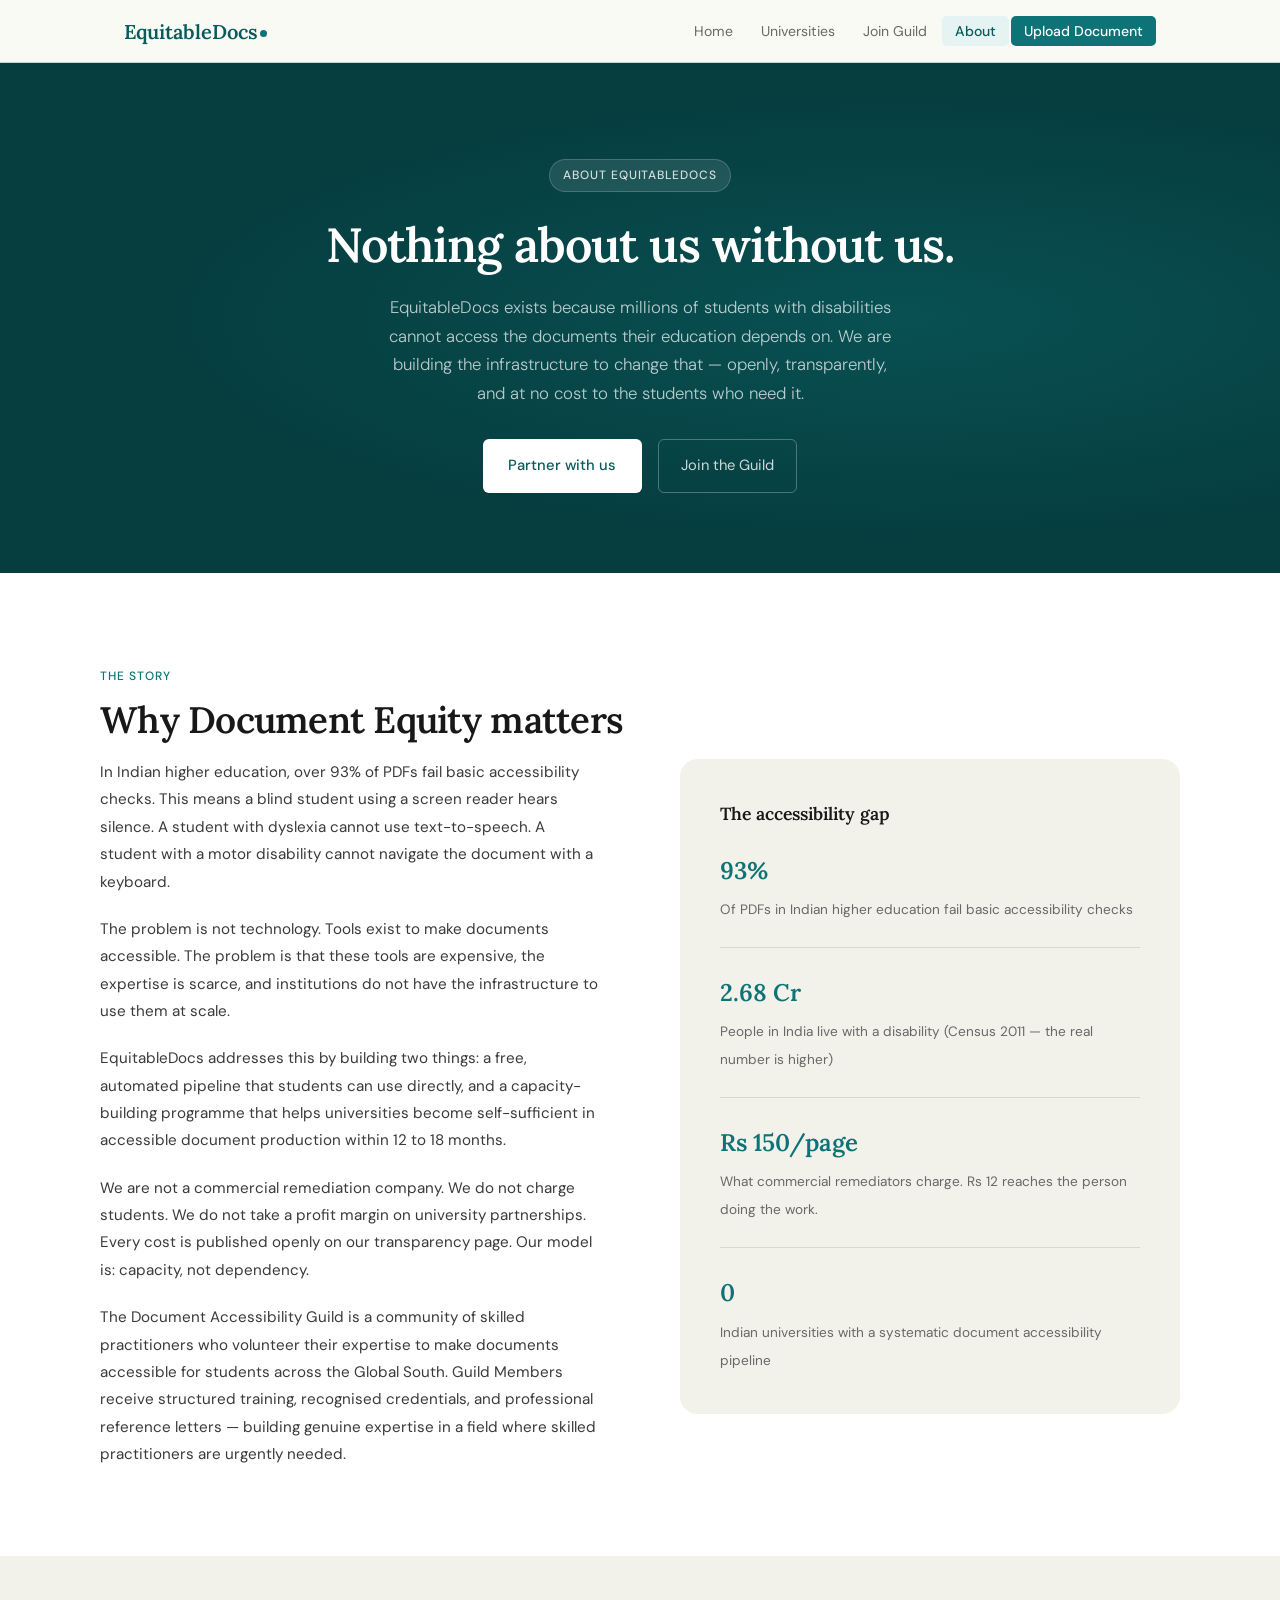
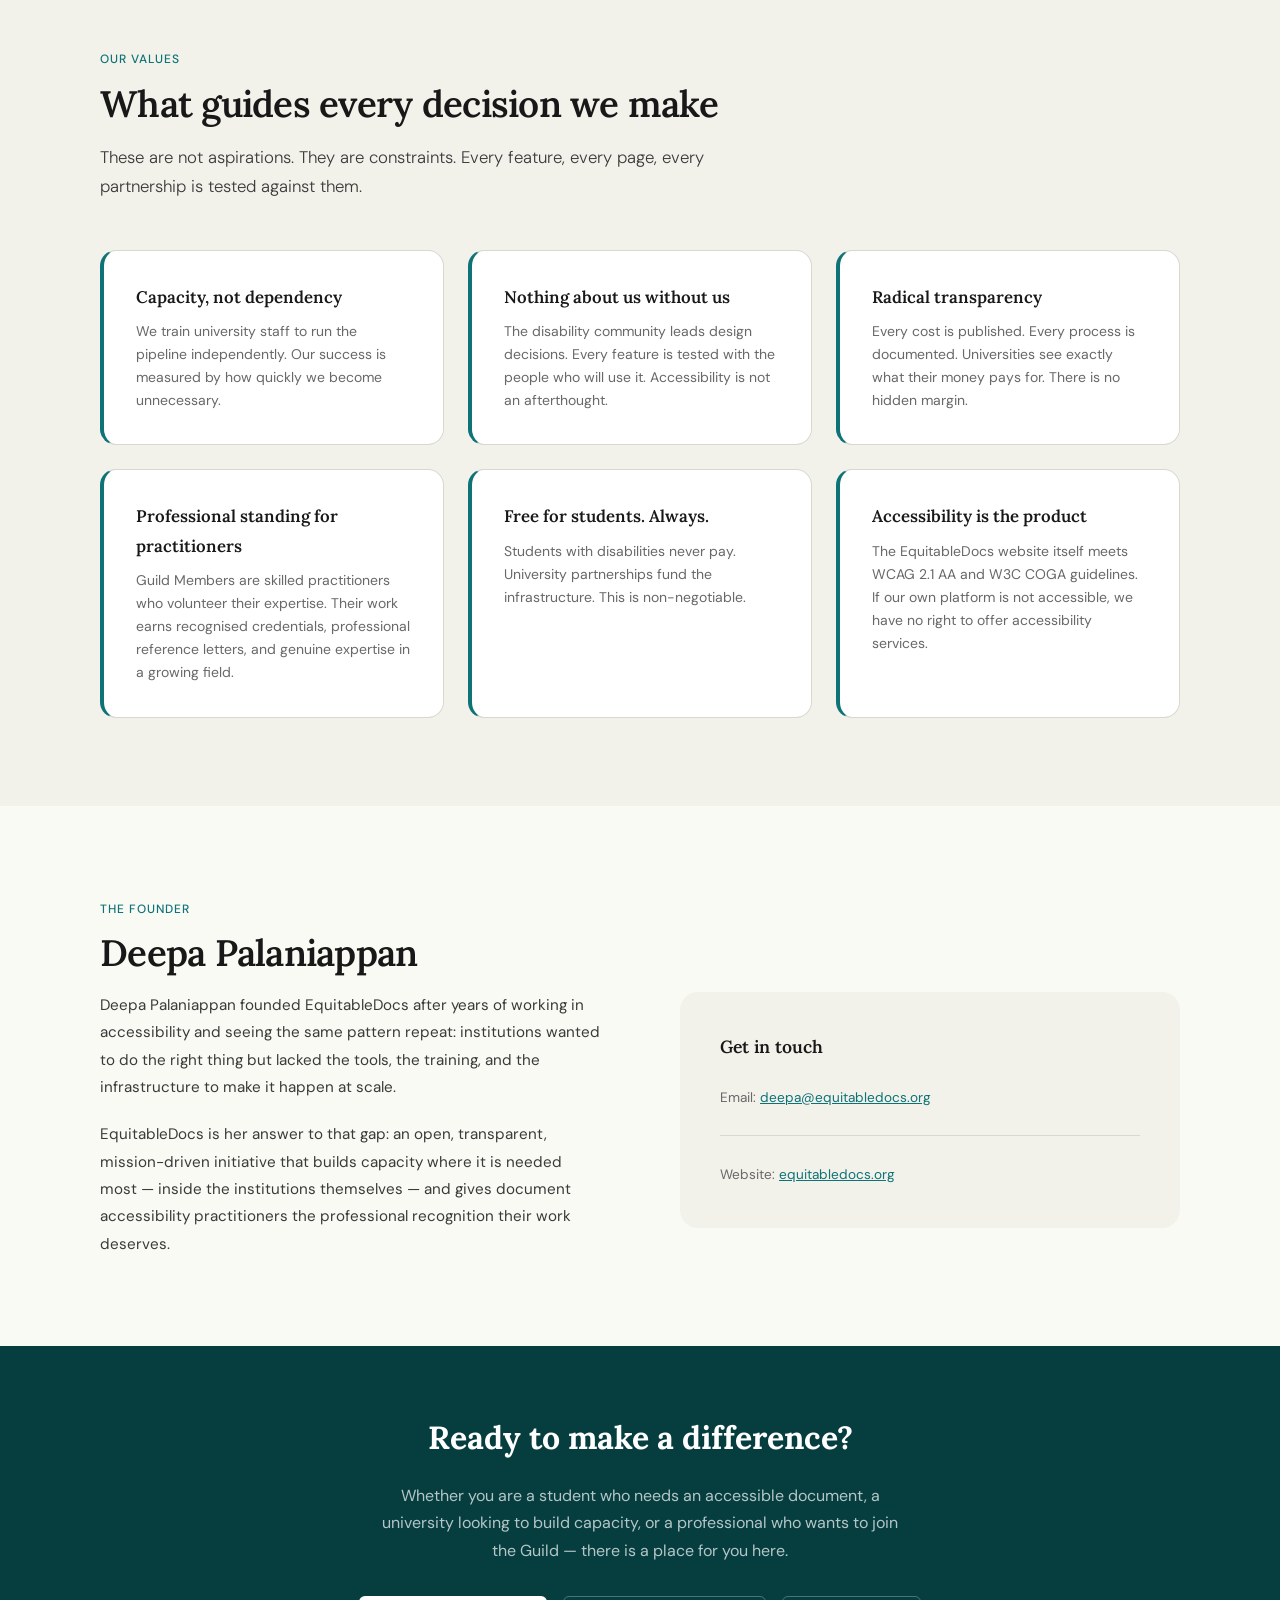
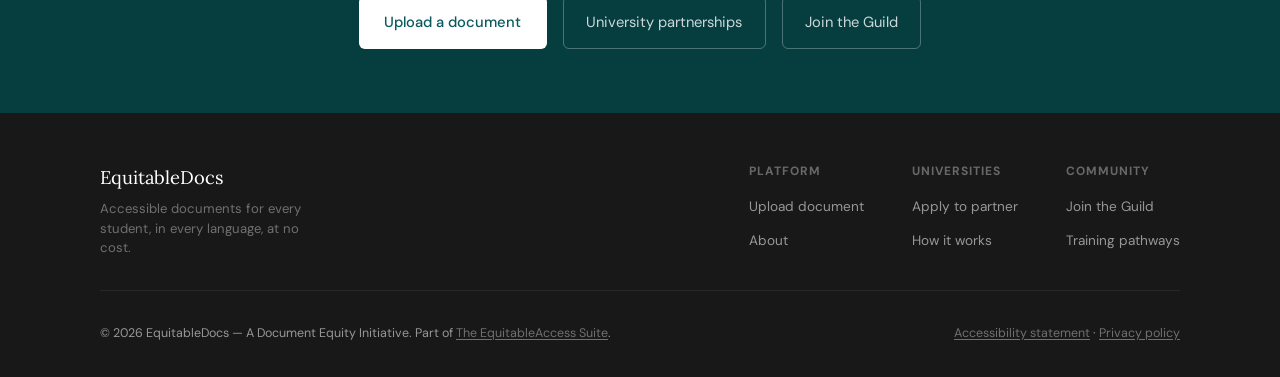
==== about.html @ f9575f59 "Remove all references to paid work, revenue sharing, placement, and fees from Guild descriptions" ====
<!DOCTYPE html>
<html lang="en">
<head>
<meta charset="UTF-8">
<meta name="viewport" content="width=device-width, initial-scale=1.0">
<meta name="description" content="EquitableDocs is a Document Equity initiative making academic documents accessible for students with disabilities across India and beyond. Learn about our mission and the accessibility gap in higher education.">
<title>About — EquitableDocs</title>
<link rel="preconnect" href="https://fonts.googleapis.com">
<link rel="preconnect" href="https://fonts.gstatic.com" crossorigin>
<link href="https://fonts.googleapis.com/css2?family=Lora:ital,wght@0,400;0,600;1,400&family=DM+Sans:opsz,wght@9..40,300;9..40,400;9..40,500&display=swap" rel="stylesheet">
<link rel="stylesheet" href="styles.css">
<style>
/* ── About page-specific styles ── */
.about-hero .hero-in { max-width:720px; text-align:center; }
.about-hero .hero-sub { margin-left:auto; margin-right:auto; }
.about-hero .hero-actions { justify-content:center; }

.story-sec { background:#fff; }
.story-layout { display:grid; grid-template-columns:1fr 1fr; gap:5rem; align-items:start; }
@media(max-width:760px){ .story-layout { grid-template-columns:1fr; gap:2.5rem; } }
.story-text p { font-size:.95rem; color:var(--ink-mid); line-height:1.8; margin-bottom:1.25rem; }
.story-text p:last-child { margin-bottom:0; }

.story-sidebar { background:var(--cream-2); border-radius:18px; padding:2.5rem; }
.story-sidebar h3 { font-family:var(--serif); font-size:1.1rem; font-weight:600; color:var(--ink); margin-bottom:1.25rem; }
.story-stat { margin-bottom:1.5rem; padding-bottom:1.5rem; border-bottom:1px solid var(--border); }
.story-stat:last-child { margin-bottom:0; padding-bottom:0; border-bottom:none; }
.story-stat-num { font-family:var(--serif); font-size:1.5rem; font-weight:600; color:var(--teal); display:block; margin-bottom:.2rem; }
.story-stat-label { font-size:.85rem; color:var(--ink-muted); line-height:1.5; }

.values-grid { display:grid; grid-template-columns:repeat(auto-fit, minmax(280px,1fr)); gap:1.5rem; }
.value-card { background:#fff; border:1px solid var(--border); border-radius:16px; padding:2rem; border-left:4px solid var(--teal); }
.value-card h3 { font-family:var(--serif); font-size:1.05rem; font-weight:600; color:var(--ink); margin-bottom:.5rem; }
.value-card p { font-size:.875rem; color:var(--ink-muted); line-height:1.65; }

.cta-banner { background:var(--teal-deep); padding:4rem 1.5rem; text-align:center; }
.cta-banner h2 { font-family:var(--serif); font-size:clamp(1.4rem,3vw,2rem); color:#fff; margin-bottom:1rem; }
.cta-banner p { font-size:1rem; color:rgba(255,255,255,.7); max-width:520px; margin:0 auto 2rem; line-height:1.7; }
.cta-actions { display:flex; gap:1rem; justify-content:center; flex-wrap:wrap; }
</style>
</head>
<body>

<a href="#main-content" class="skip">Skip to main content</a>

<!-- Nav -->
<nav class="nav" aria-label="Main navigation">
  <div class="nav-in">
    <a href="index.html" class="nav-logo">EquitableDocs<span class="nav-dot" aria-hidden="true"></span></a>
    <button class="nav-toggle" aria-expanded="false" aria-controls="nav-menu" aria-label="Open menu">
      <svg aria-hidden="true" viewBox="0 0 24 24" fill="none" stroke="currentColor" stroke-width="2"><path d="M3 12h18M3 6h18M3 18h18"/></svg>
    </button>
    <ul class="nav-links" id="nav-menu" role="list">
      <li><a href="index.html">Home</a></li>
      <li><a href="universities.html">Universities</a></li>
      <li><a href="guild.html">Join Guild</a></li>
      <li><a href="about.html" aria-current="page">About</a></li>
      <li><a href="upload.html" class="nav-cta">Upload Document</a></li>
    </ul>
  </div>
</nav>

<main id="main-content">

<!-- ══ HERO ══ -->
<section class="hero about-hero" aria-labelledby="hero-h">
  <div class="hero-in">
    <span class="hero-eyebrow">About EquitableDocs</span>
    <h1 id="hero-h">Nothing about us without us.</h1>
    <p class="hero-sub">EquitableDocs exists because millions of students with disabilities cannot access the documents their education depends on. We are building the infrastructure to change that — openly, transparently, and at no cost to the students who need it.</p>
    <div class="hero-actions">
      <a href="universities.html" class="btn-white">Partner with us</a>
      <a href="guild.html" class="btn-outline-w">Join the Guild</a>
    </div>
  </div>
</section>

<!-- ══ THE STORY ══ -->
<section class="sec story-sec" aria-labelledby="story-h">
  <div class="sec-in">
    <span class="eyebrow" aria-hidden="true">The story</span>
    <h2 class="sec-title" id="story-h">Why Document Equity matters</h2>

    <div class="story-layout">
      <div class="story-text">
        <p>In Indian higher education, over 93% of PDFs fail basic accessibility checks. This means a blind student using a screen reader hears silence. A student with dyslexia cannot use text-to-speech. A student with a motor disability cannot navigate the document with a keyboard.</p>
        <p>The problem is not technology. Tools exist to make documents accessible. The problem is that these tools are expensive, the expertise is scarce, and institutions do not have the infrastructure to use them at scale.</p>
        <p>EquitableDocs addresses this by building two things: a free, automated pipeline that students can use directly, and a capacity-building programme that helps universities become self-sufficient in accessible document production within 12 to 18 months.</p>
        <p>We are not a commercial remediation company. We do not charge students. We do not take a profit margin on university partnerships. Every cost is published openly on our transparency page. Our model is: capacity, not dependency.</p>
        <p>The Document Accessibility Guild is a community of skilled practitioners who volunteer their expertise to make documents accessible for students across the Global South. Guild Members receive structured training, recognised credentials, and professional reference letters — building genuine expertise in a field where skilled practitioners are urgently needed.</p>
      </div>
      <aside class="story-sidebar" aria-label="The accessibility gap in numbers">
        <h3>The accessibility gap</h3>
        <div class="story-stat">
          <span class="story-stat-num">93%</span>
          <span class="story-stat-label">Of PDFs in Indian higher education fail basic accessibility checks</span>
        </div>
        <div class="story-stat">
          <span class="story-stat-num">2.68 Cr</span>
          <span class="story-stat-label">People in India live with a disability (Census 2011 — the real number is higher)</span>
        </div>
        <div class="story-stat">
          <span class="story-stat-num">Rs 150/page</span>
          <span class="story-stat-label">What commercial remediators charge. Rs 12 reaches the person doing the work.</span>
        </div>
        <div class="story-stat">
          <span class="story-stat-num">0</span>
          <span class="story-stat-label">Indian universities with a systematic document accessibility pipeline</span>
        </div>
      </aside>
    </div>
  </div>
</section>

<!-- ══ OUR VALUES ══ -->
<section class="sec" style="background:var(--cream-2);" aria-labelledby="values-h">
  <div class="sec-in">
    <span class="eyebrow" aria-hidden="true">Our values</span>
    <h2 class="sec-title" id="values-h">What guides every decision we make</h2>
    <p class="sec-lead">These are not aspirations. They are constraints. Every feature, every page, every partnership is tested against them.</p>

    <div class="values-grid" role="list">
      <article class="value-card" role="listitem">
        <h3>Capacity, not dependency</h3>
        <p>We train university staff to run the pipeline independently. Our success is measured by how quickly we become unnecessary.</p>
      </article>
      <article class="value-card" role="listitem">
        <h3>Nothing about us without us</h3>
        <p>The disability community leads design decisions. Every feature is tested with the people who will use it. Accessibility is not an afterthought.</p>
      </article>
      <article class="value-card" role="listitem">
        <h3>Radical transparency</h3>
        <p>Every cost is published. Every process is documented. Universities see exactly what their money pays for. There is no hidden margin.</p>
      </article>
      <article class="value-card" role="listitem">
        <h3>Professional standing for practitioners</h3>
        <p>Guild Members are skilled practitioners who volunteer their expertise. Their work earns recognised credentials, professional reference letters, and genuine expertise in a growing field.</p>
      </article>
      <article class="value-card" role="listitem">
        <h3>Free for students. Always.</h3>
        <p>Students with disabilities never pay. University partnerships fund the infrastructure. This is non-negotiable.</p>
      </article>
      <article class="value-card" role="listitem">
        <h3>Accessibility is the product</h3>
        <p>The EquitableDocs website itself meets WCAG 2.1 AA and W3C COGA guidelines. If our own platform is not accessible, we have no right to offer accessibility services.</p>
      </article>
    </div>
  </div>
</section>

<!-- ══ ABOUT DEEPA ══ -->
<section class="sec" aria-labelledby="founder-h">
  <div class="sec-in">
    <span class="eyebrow" aria-hidden="true">The founder</span>
    <h2 class="sec-title" id="founder-h">Deepa Palaniappan</h2>
    <div class="story-layout">
      <div class="story-text">
        <p>Deepa Palaniappan founded EquitableDocs after years of working in accessibility and seeing the same pattern repeat: institutions wanted to do the right thing but lacked the tools, the training, and the infrastructure to make it happen at scale.</p>
        <p>EquitableDocs is her answer to that gap: an open, transparent, mission-driven initiative that builds capacity where it is needed most — inside the institutions themselves — and gives document accessibility practitioners the professional recognition their work deserves.</p>
      </div>
      <div>
        <!-- Contact info -->
        <div class="story-sidebar">
          <h3>Get in touch</h3>
          <div class="story-stat">
            <span class="story-stat-label">Email: <a href="mailto:deepa@equitabledocs.org" style="color:var(--teal);">deepa@equitabledocs.org</a></span>
          </div>
          <div class="story-stat">
            <span class="story-stat-label">Website: <a href="https://equitabledocs.org" style="color:var(--teal);">equitabledocs.org</a></span>
          </div>
        </div>
      </div>
    </div>
  </div>
</section>

<!-- ══ CTA BANNER ══ -->
<section class="cta-banner" aria-labelledby="cta-h">
  <h2 id="cta-h">Ready to make a difference?</h2>
  <p>Whether you are a student who needs an accessible document, a university looking to build capacity, or a professional who wants to join the Guild — there is a place for you here.</p>
  <div class="cta-actions">
    <a href="upload.html" class="btn-white">Upload a document</a>
    <a href="universities.html" class="btn-outline-w">University partnerships</a>
    <a href="guild.html" class="btn-outline-w">Join the Guild</a>
  </div>
</section>

</main>

<!-- Footer -->
<footer class="footer" role="contentinfo">
  <div class="footer-in">
    <div class="footer-top">
      <div>
        <p class="footer-brand">EquitableDocs</p>
        <p class="footer-tag">Accessible documents for every student, in every language, at no cost.</p>
      </div>
      <nav class="footer-cols" aria-label="Footer navigation">
        <div class="footer-col">
          <h3>Platform</h3>
          <ul>
            <li><a href="upload.html">Upload document</a></li>
            <li><a href="about.html">About</a></li>
          </ul>
        </div>
        <div class="footer-col">
          <h3>Universities</h3>
          <ul>
            <li><a href="universities.html#apply">Apply to partner</a></li>
            <li><a href="universities.html#pipeline">How it works</a></li>
          </ul>
        </div>
        <div class="footer-col">
          <h3>Community</h3>
          <ul>
            <li><a href="guild.html">Join the Guild</a></li>
            <li><a href="training.html">Training pathways</a></li>
          </ul>
        </div>
      </nav>
    </div>
    <div class="footer-bottom">
      <p>&copy; 2026 EquitableDocs &mdash; A Document Equity Initiative. Part of <a href="index.html">The EquitableAccess Suite</a>.</p>
      <p><a href="accessibility.html">Accessibility statement</a> &middot; <a href="privacy.html">Privacy policy</a></p>
    </div>
  </div>
</footer>

<script>
(function() {
  var toggle = document.querySelector('.nav-toggle');
  var menu = document.getElementById('nav-menu');
  if (!toggle || !menu) return;
  toggle.addEventListener('click', function() {
    var open = menu.classList.toggle('open');
    toggle.setAttribute('aria-expanded', open);
  });
})();
</script>
</body>
</html>
---- styles.css ----
/* EquitableDocs — Shared Design System
   Accessible documents for every student, in every language, at no cost.
   WCAG 2.1 AA + COGA compliant. No frameworks. */

/* ── Reset ── */
*,*::before,*::after{box-sizing:border-box;margin:0;padding:0}

/* ── Design Tokens ── */
:root {
  --teal:       #0D7377;
  --teal-dark:  #095A5D;
  --teal-deep:  #063E40;
  --teal-light: #E6F3F3;
  --teal-mid:   #B8D9DA;
  --cream:      #FAFAF5;
  --cream-2:    #F2F1EA;
  --ink:        #181818;
  --ink-mid:    #3A3A3A;
  --ink-muted:  #686868;
  --amber:      #B45309;
  --amber-bg:   #FFFBEB;
  --border:     #D8D8D0;
  --red-soft:   #FEF2F2;
  --violet:     #7C3AED;
  --violet-bg:  #F5F0FF;
  --violet-mid: #E9D5FF;
  --serif:      'Lora', Georgia, serif;
  --sans:       'DM Sans', system-ui, sans-serif;
  --max:        1080px;
  --gap:        5.5rem;
}

/* ── Base ── */
html { scroll-behavior: smooth; }
body { font-family: var(--sans); font-size: 1rem; line-height: 1.75; color: var(--ink); background: var(--cream); -webkit-font-smoothing: antialiased; }

:focus-visible { outline: 3px solid var(--teal); outline-offset: 3px; border-radius: 4px; }

/* ── Accessibility utilities ── */
.skip { position:absolute; top:-100px; left:1rem; background:var(--teal); color:#fff; padding:.75rem 1.25rem; border-radius:6px; font-weight:500; text-decoration:none; z-index:9999; transition:top .2s; }
.skip:focus { top:1rem; }

.sr-only { position:absolute; width:1px; height:1px; padding:0; margin:-1px; overflow:hidden; clip:rect(0,0,0,0); white-space:nowrap; border:0; }

/* ── Nav ── */
.nav { position:sticky; top:0; z-index:100; background:rgba(250,250,245,.96); border-bottom:1px solid var(--teal-mid); backdrop-filter:blur(6px); }
.nav-in { max-width:var(--max); margin:0 auto; padding:0 1.5rem; height:62px; display:flex; align-items:center; justify-content:space-between; gap:2rem; }
.nav-logo { font-family:var(--serif); font-size:1.25rem; font-weight:600; color:var(--teal-dark); text-decoration:none; }
.nav-dot { display:inline-block; width:7px; height:7px; background:var(--teal); border-radius:50%; margin-left:2px; vertical-align:middle; }
.nav-links { display:flex; gap:.15rem; list-style:none; }
.nav-links a { color:var(--ink-muted); text-decoration:none; font-size:.88rem; padding:.4rem .8rem; border-radius:5px; transition:background .15s,color .15s; }
.nav-links a:hover { background:var(--teal-light); color:var(--teal-dark); }
.nav-links a[aria-current=page] { background:var(--teal-light); color:var(--teal-dark); font-weight:500; }
.nav-cta { background:var(--teal) !important; color:#fff !important; font-weight:500 !important; }
.nav-cta:hover { background:var(--teal-dark) !important; }

/* ── Mobile nav toggle ── */
.nav-toggle { display:none; background:none; border:none; cursor:pointer; padding:.5rem; color:var(--ink); }
.nav-toggle svg { width:24px; height:24px; }

/* ── Hero (shared base) ── */
.hero { background:var(--teal-deep); padding:6rem 1.5rem 5rem; position:relative; overflow:hidden; }
.hero::after { content:''; position:absolute; inset:0; background:radial-gradient(ellipse 80% 60% at 70% 50%, rgba(13,115,119,.35) 0%, transparent 70%); pointer-events:none; }
.hero-in { max-width:var(--max); margin:0 auto; position:relative; z-index:1; }
.hero-eyebrow { display:inline-block; background:rgba(255,255,255,.1); border:1px solid rgba(255,255,255,.18); color:rgba(255,255,255,.8); font-size:.75rem; font-weight:500; letter-spacing:.08em; text-transform:uppercase; padding:.3rem .8rem; border-radius:100px; margin-bottom:1.5rem; }
.hero h1 { font-family:var(--serif); font-size:clamp(1.9rem,4vw,3rem); font-weight:600; line-height:1.2; color:#fff; letter-spacing:-.02em; margin-bottom:1.25rem; }
.hero h1 em { font-style:italic; color:var(--teal-mid); }
.hero-sub { font-size:1.05rem; color:rgba(255,255,255,.72); max-width:520px; font-weight:300; line-height:1.7; margin-bottom:2rem; }
.hero-actions { display:flex; gap:1rem; flex-wrap:wrap; }

/* ── Buttons ── */
.btn-white { display:inline-flex; align-items:center; gap:.5rem; background:#fff; color:var(--teal-dark); font-family:var(--sans); font-size:.92rem; font-weight:500; padding:.8rem 1.6rem; border-radius:6px; text-decoration:none; border:none; cursor:pointer; transition:background .15s,transform .1s; }
.btn-white:hover { background:var(--cream); transform:translateY(-1px); }
.btn-outline-w { display:inline-flex; align-items:center; gap:.5rem; background:transparent; color:rgba(255,255,255,.8); font-family:var(--sans); font-size:.92rem; padding:.8rem 1.4rem; border-radius:6px; text-decoration:none; border:1px solid rgba(255,255,255,.28); transition:background .15s; }
.btn-outline-w:hover { background:rgba(255,255,255,.08); }
.btn-teal { display:inline-flex; align-items:center; gap:.5rem; background:var(--teal); color:#fff; font-family:var(--sans); font-size:.92rem; font-weight:500; padding:.8rem 1.6rem; border-radius:6px; text-decoration:none; border:none; cursor:pointer; transition:background .15s,transform .1s; }
.btn-teal:hover { background:var(--teal-dark); transform:translateY(-1px); }
.btn-outline { display:inline-flex; align-items:center; gap:.5rem; background:transparent; color:var(--teal); font-family:var(--sans); font-size:.92rem; font-weight:500; padding:.8rem 1.4rem; border-radius:6px; text-decoration:none; border:1.5px solid var(--teal); transition:background .15s,color .15s; }
.btn-outline:hover { background:var(--teal); color:#fff; }

/* ── Hero stat cards ── */
.hero-cards { display:grid; grid-template-columns:1fr 1fr; gap:.85rem; }
.hero-card { background:rgba(255,255,255,.07); border:1px solid rgba(255,255,255,.12); border-radius:14px; padding:1.1rem 1.25rem; }
.hero-card-num { font-family:var(--serif); font-size:1.6rem; font-weight:600; color:#fff; display:block; }
.hero-card-label { font-size:.78rem; color:rgba(255,255,255,.55); display:block; line-height:1.4; margin-top:.15rem; }
.hero-card.accent { background:rgba(13,115,119,.4); border-color:rgba(13,195,199,.2); }

/* ── Section base ── */
.sec { padding:var(--gap) 1.5rem; }
.sec-in { max-width:var(--max); margin:0 auto; }
.eyebrow { display:inline-block; color:var(--teal); font-size:.75rem; font-weight:500; letter-spacing:.08em; text-transform:uppercase; margin-bottom:.65rem; }
.sec-title { font-family:var(--serif); font-size:clamp(1.6rem,3vw,2.3rem); font-weight:600; color:var(--ink); line-height:1.25; letter-spacing:-.02em; margin-bottom:1rem; }
.sec-lead { font-size:1.05rem; color:var(--ink-mid); max-width:640px; line-height:1.75; margin-bottom:3rem; font-weight:300; }

/* ── Cards (generic) ── */
.card { background:#fff; border:1px solid var(--border); border-radius:16px; padding:2rem; }
.card-teal { border-top:3px solid var(--teal); }

/* ── Form fields (shared) ── */
.form-card { background:var(--cream); border:1px solid var(--border); border-radius:18px; padding:2.25rem; }
.form-section-title { font-weight:500; color:var(--ink); font-size:.85rem; text-transform:uppercase; letter-spacing:.06em; margin-bottom:1.25rem; padding-bottom:.6rem; border-bottom:1px solid var(--border); }
.fg { display:flex; flex-direction:column; gap:.35rem; margin-bottom:1.1rem; }
.fg-label { font-size:.85rem; font-weight:500; color:var(--ink-mid); }
.fg-label .req { color:var(--teal); margin-left:2px; }
.fg-input, .fg-select, .fg-textarea {
  background:#fff; border:1px solid var(--border); border-radius:8px; color:var(--ink);
  font-family:var(--sans); font-size:.92rem; padding:.7rem .95rem; width:100%;
  transition:border-color .15s,box-shadow .15s; -webkit-appearance:none; appearance:none;
}
.fg-input:focus, .fg-select:focus, .fg-textarea:focus { outline:none; border-color:var(--teal); box-shadow:0 0 0 3px rgba(13,115,119,.12); }
.fg-textarea { resize:vertical; min-height:90px; }
.fg-hint { font-size:.77rem; color:var(--ink-muted); }
.form-two { display:grid; grid-template-columns:1fr 1fr; gap:1rem; }

/* Radio/checkbox groups */
.choice-group { display:flex; flex-direction:column; gap:.55rem; margin-bottom:1.25rem; }
.choice-group-label { font-size:.82rem; font-weight:500; color:var(--ink-mid); text-transform:uppercase; letter-spacing:.05em; margin-bottom:.2rem; }
.choice-opt { display:flex; gap:.6rem; align-items:flex-start; cursor:pointer; }
.choice-opt input { margin-top:3px; accent-color:var(--teal); width:16px; height:16px; cursor:pointer; flex-shrink:0; }
.choice-opt-text { font-size:.88rem; color:var(--ink-mid); line-height:1.5; }
.choice-opt-desc { font-size:.78rem; color:var(--ink-muted); margin-top:.1rem; }
.choice-opt.violet-opt input { accent-color:var(--violet); }

/* Format chips */
.format-chips { display:flex; flex-wrap:wrap; gap:.5rem; }
.format-chip input { position:absolute; opacity:0; width:0; height:0; }
.format-chip label { display:inline-block; padding:.35rem .9rem; border-radius:100px; border:1.5px solid var(--border); font-size:.82rem; color:var(--ink-muted); cursor:pointer; transition:all .15s; user-select:none; }
.format-chip input:checked + label { background:var(--teal); color:#fff; border-color:var(--teal); }
.format-chip label:hover { border-color:var(--teal); color:var(--teal); }

.divider { border:none; border-top:1px solid var(--border); margin:1.5rem 0; }
.btn-submit { width:100%; background:var(--teal); color:#fff; font-family:var(--sans); font-size:.95rem; font-weight:500; padding:.9rem; border-radius:8px; border:none; cursor:pointer; transition:background .15s,transform .1s; margin-top:.5rem; }
.btn-submit:hover { background:var(--teal-dark); transform:translateY(-1px); }
.form-privacy { font-size:.76rem; color:var(--ink-muted); text-align:center; margin-top:.75rem; line-height:1.5; }

/* ── FAQ ── */
.faq-list { max-width:700px; }
details { border-bottom:1px solid var(--border); }
summary { list-style:none; display:flex; justify-content:space-between; align-items:center; padding:1.1rem 0; font-size:.97rem; font-weight:500; color:var(--ink); cursor:pointer; gap:1rem; user-select:none; }
summary::-webkit-details-marker { display:none; }
summary:hover { color:var(--teal); }
.faq-plus { width:22px; height:22px; min-width:22px; background:var(--teal-light); border-radius:50%; display:flex; align-items:center; justify-content:center; color:var(--teal); font-size:1.1rem; line-height:1; transition:transform .2s,background .15s; }
details[open] .faq-plus { transform:rotate(45deg); background:var(--teal); color:#fff; }
.faq-body { font-size:.9rem; color:var(--ink-muted); line-height:1.7; padding-bottom:1.1rem; max-width:640px; }

/* ── Footer ── */
.footer { background:var(--ink); color:rgba(255,255,255,.55); padding:3rem 1.5rem 2rem; }
.footer-in { max-width:var(--max); margin:0 auto; }
.footer-top { display:flex; justify-content:space-between; flex-wrap:wrap; gap:3rem; padding-bottom:2rem; border-bottom:1px solid rgba(255,255,255,.07); margin-bottom:2rem; }
.footer-brand { font-family:var(--serif); font-size:1.15rem; color:#fff; margin-bottom:.35rem; }
.footer-tag { font-size:.82rem; color:rgba(255,255,255,.38); max-width:220px; line-height:1.5; }
.footer-cols { display:flex; gap:3rem; flex-wrap:wrap; }
.footer-col h3 { font-size:.75rem; text-transform:uppercase; letter-spacing:.08em; color:rgba(255,255,255,.35); margin-bottom:.65rem; }
.footer-col ul { list-style:none; display:flex; flex-direction:column; gap:.35rem; }
.footer-col a { color:rgba(255,255,255,.55); text-decoration:none; font-size:.85rem; transition:color .15s; }
.footer-col a:hover { color:#fff; }
.footer-bottom { display:flex; justify-content:space-between; flex-wrap:wrap; gap:1rem; font-size:.78rem; }
.footer-bottom a { color:rgba(255,255,255,.38); text-decoration:underline; text-underline-offset:2px; }

/* ── Responsive ── */
@media(max-width:680px){
  .nav-links { display:none; }
  .nav-toggle { display:block; }
  .nav-links.open { display:flex; flex-direction:column; position:absolute; top:62px; left:0; right:0; background:var(--cream); border-bottom:1px solid var(--teal-mid); padding:1rem 1.5rem; gap:.5rem; box-shadow:0 4px 12px rgba(0,0,0,.08); }
  .hero { padding:4rem 1.5rem 3.5rem; }
  .form-card { padding:1.5rem; }
  .form-two { grid-template-columns:1fr; }
}
@media(max-width:560px){
  .form-two { grid-template-columns:1fr; }
}
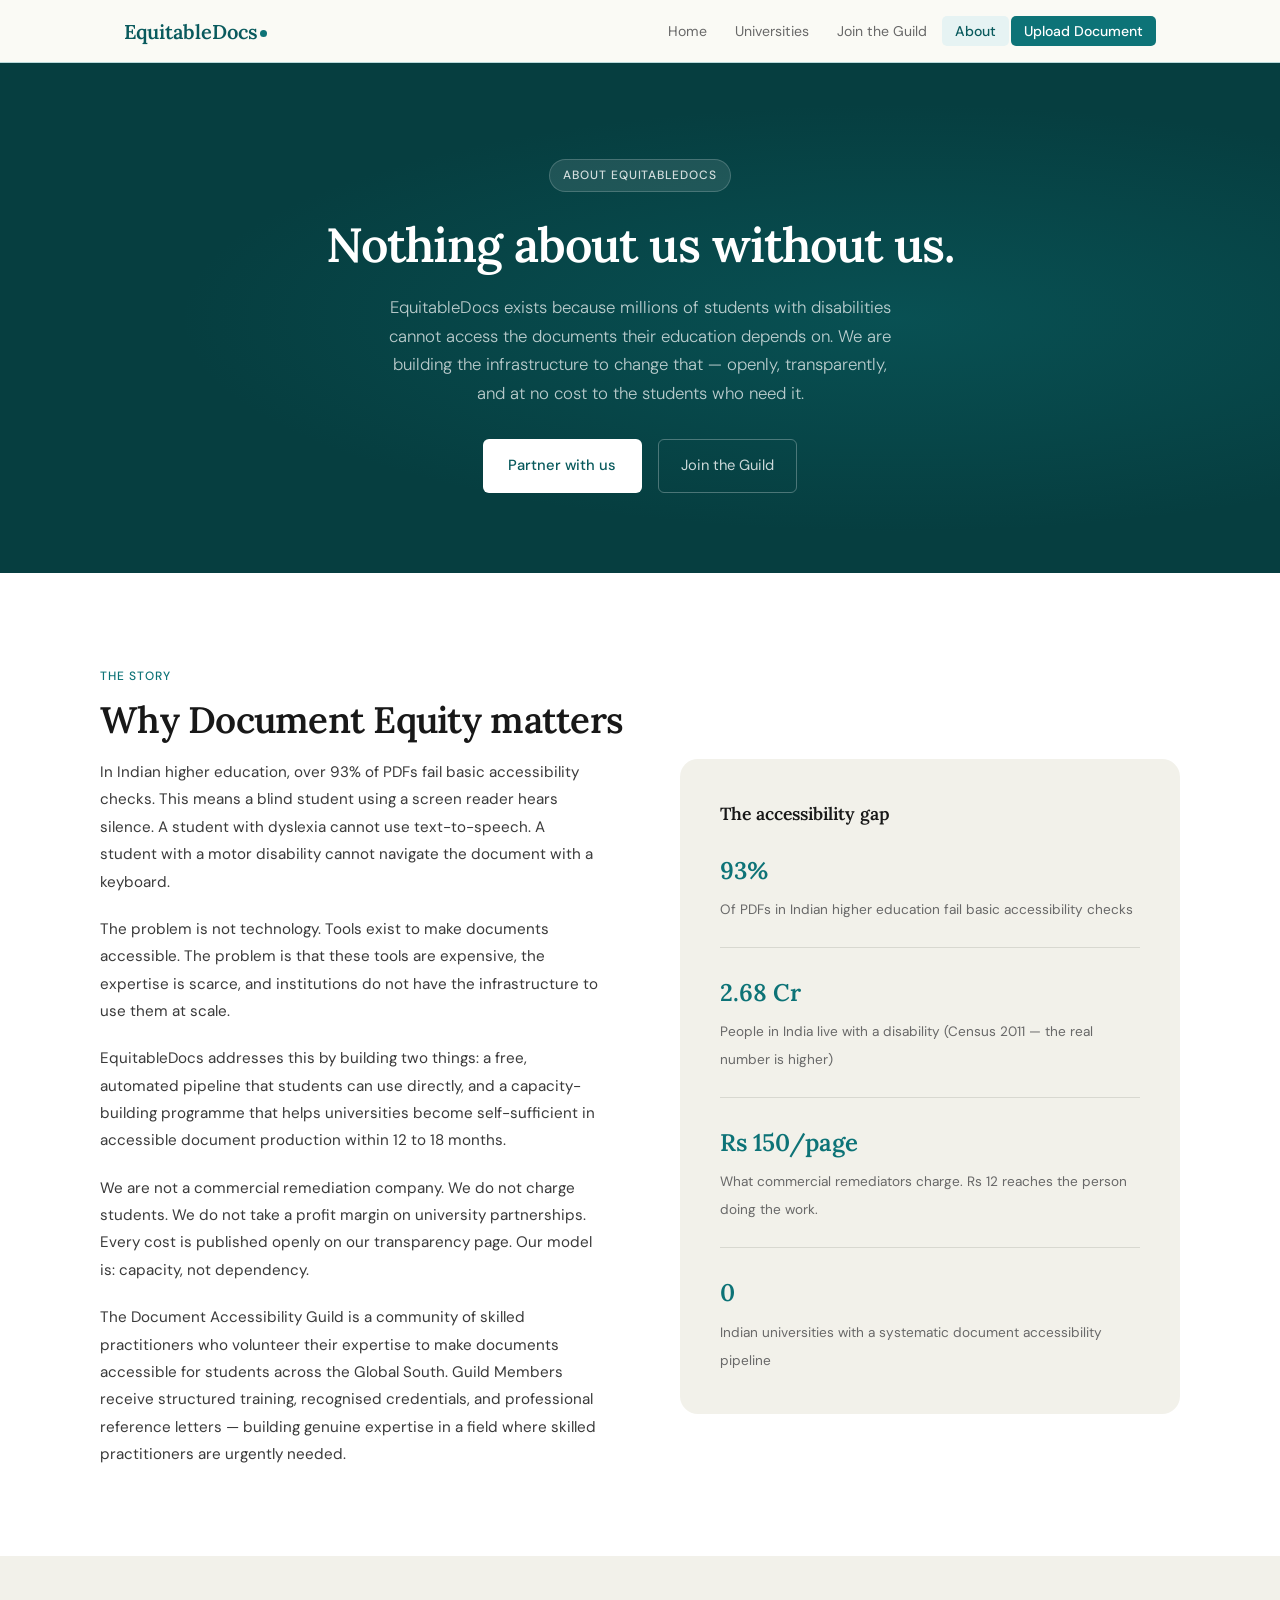
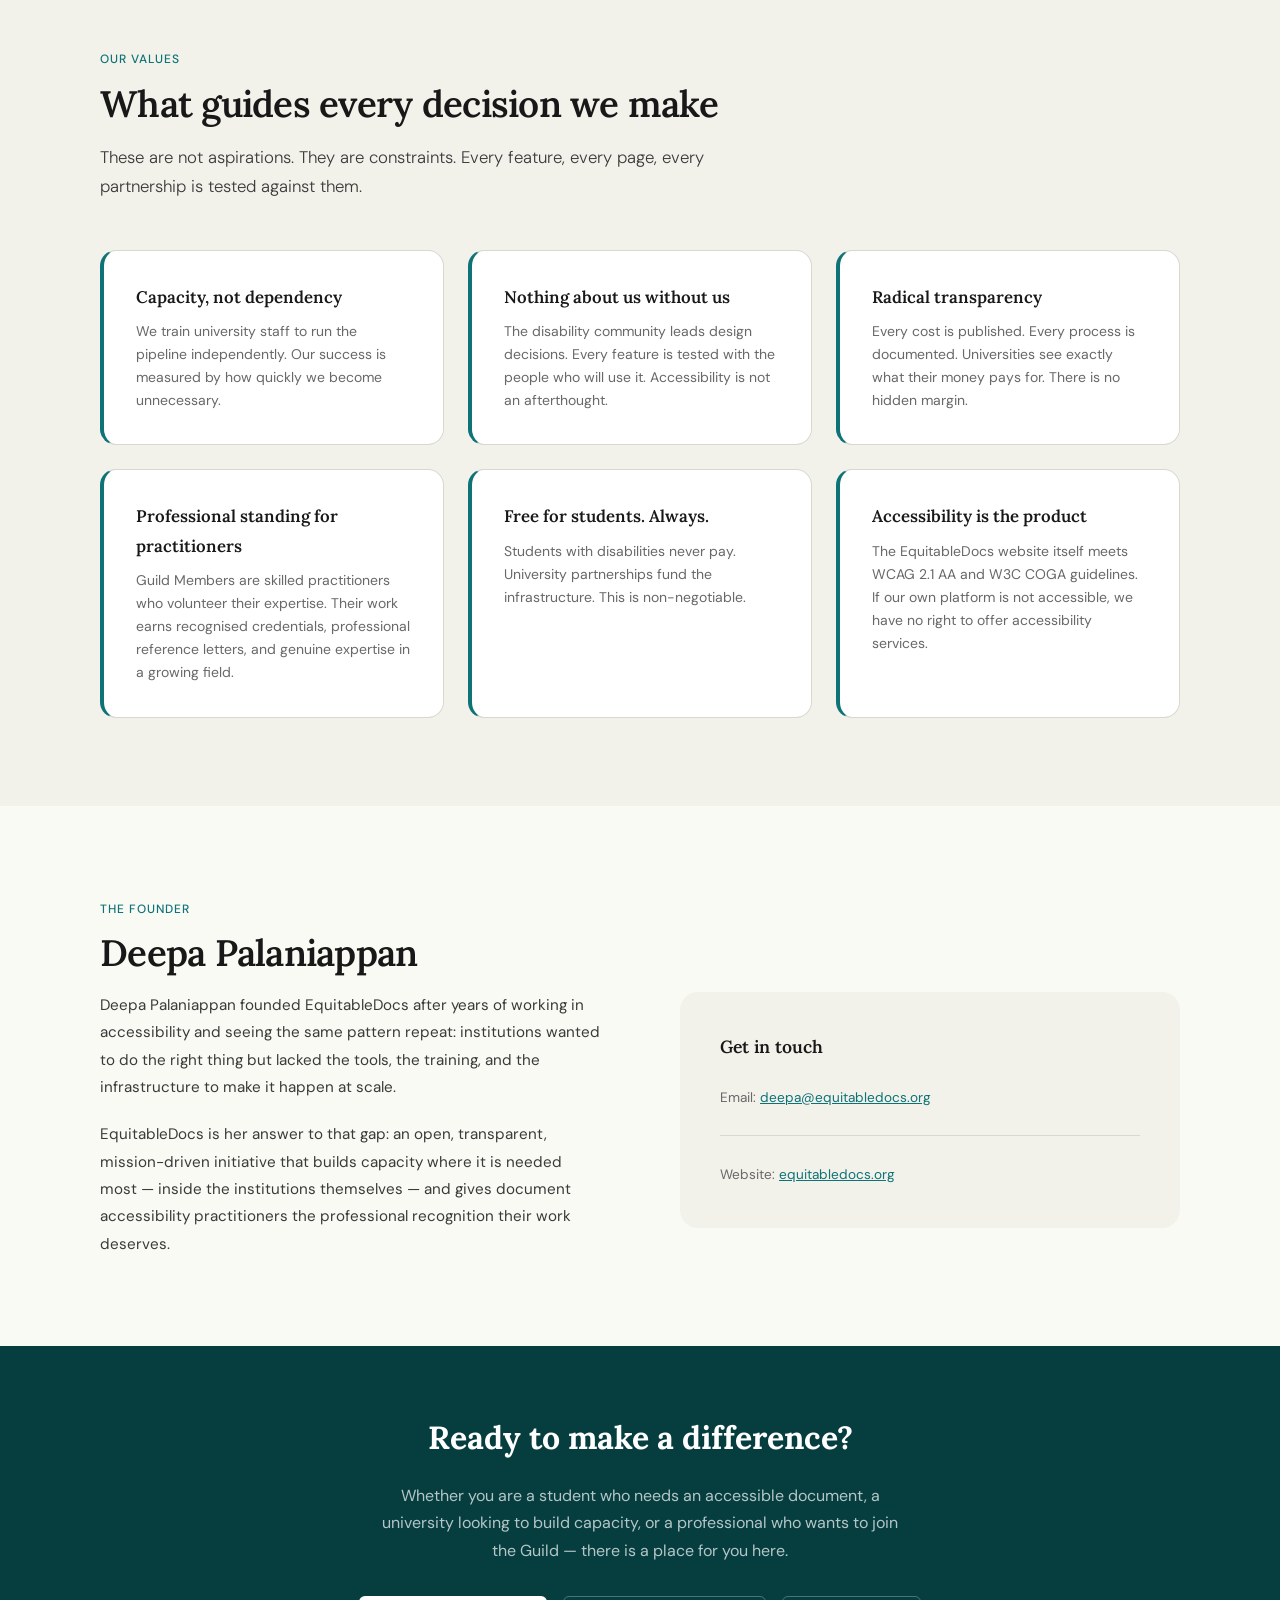
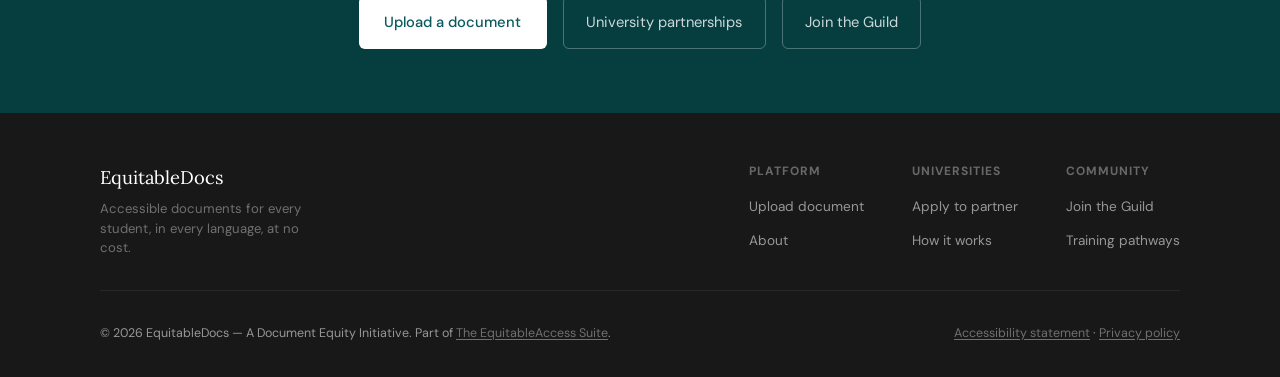
==== commit df04f3d7: "Align all site files with 23 March decisions: fix tier refs, nav links, MOU, WCAG version, sample do" ====
--- a/about.html
+++ b/about.html
@@ -53,7 +53,7 @@
     <ul class="nav-links" id="nav-menu" role="list">
       <li><a href="index.html">Home</a></li>
       <li><a href="universities.html">Universities</a></li>
-      <li><a href="guild.html">Join Guild</a></li>
+      <li><a href="guild.html">Join the Guild</a></li>
       <li><a href="about.html" aria-current="page">About</a></li>
       <li><a href="upload.html" class="nav-cta">Upload Document</a></li>
     </ul>
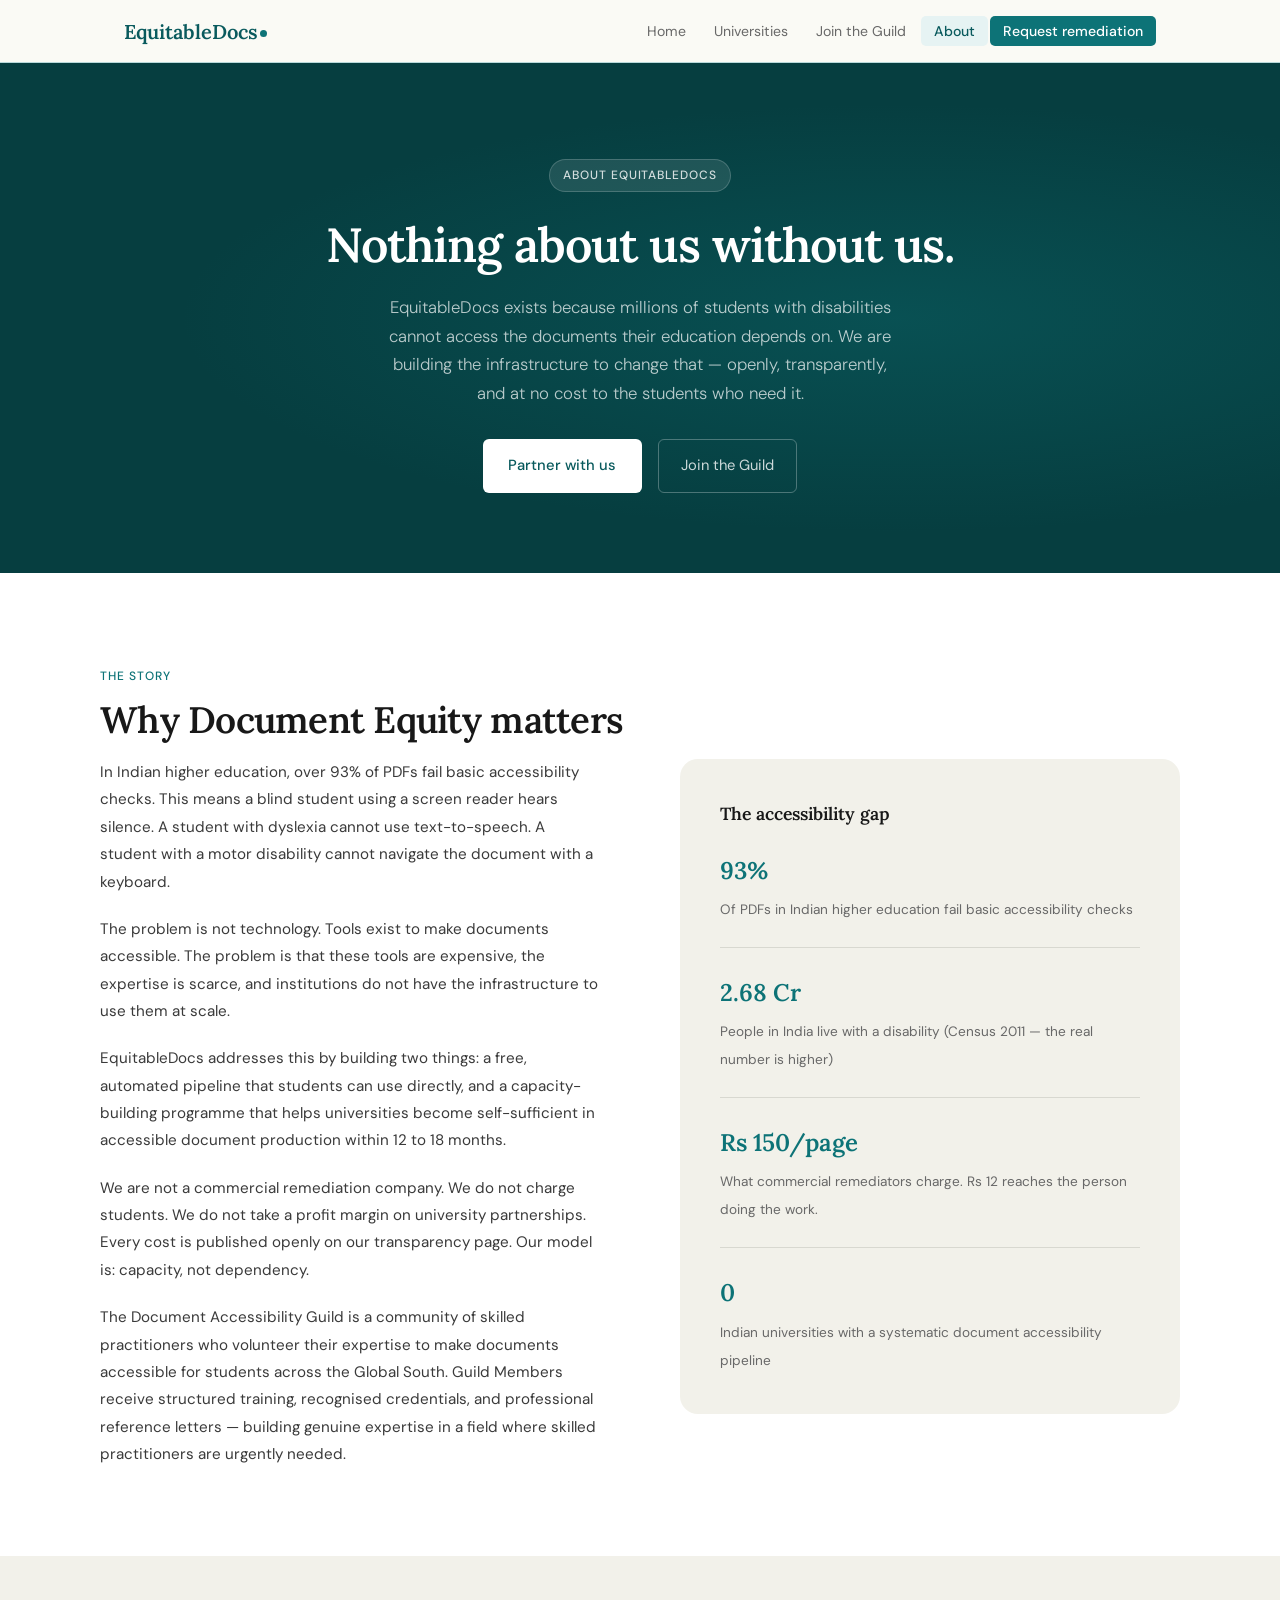
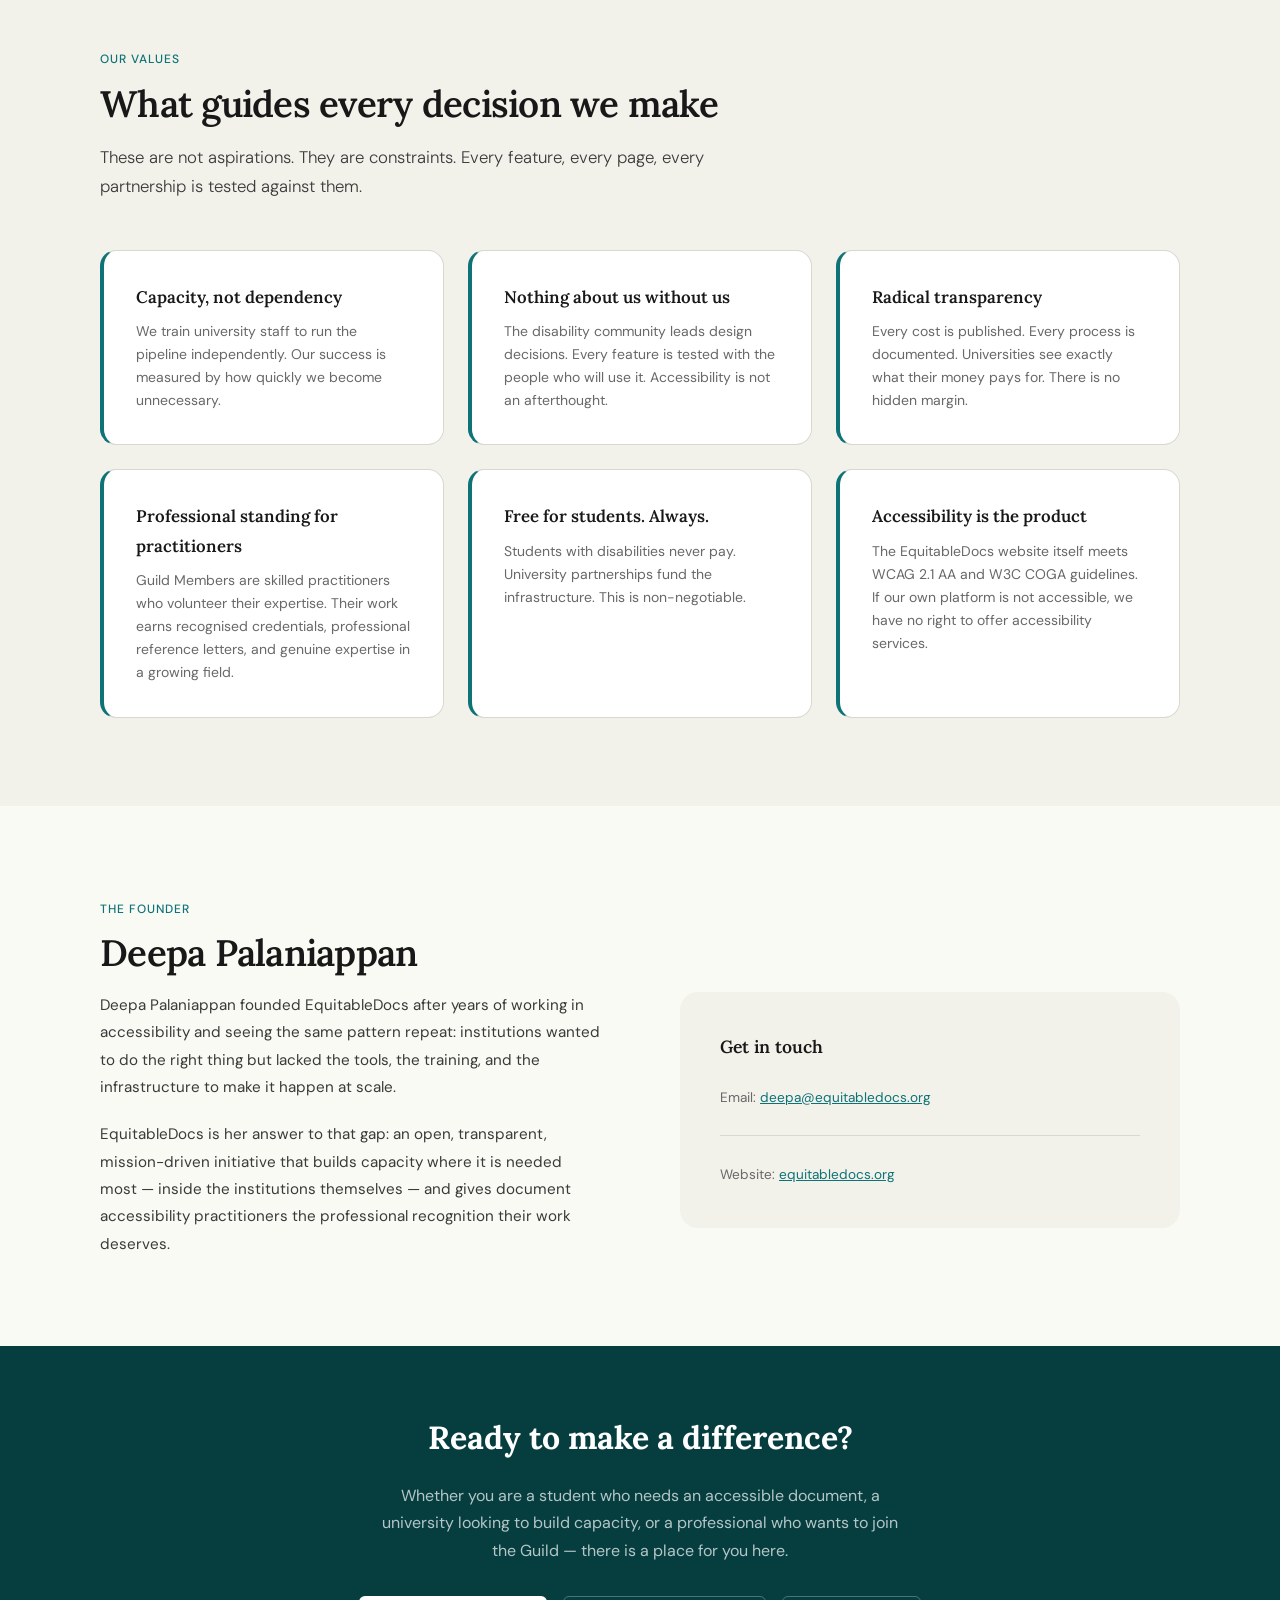
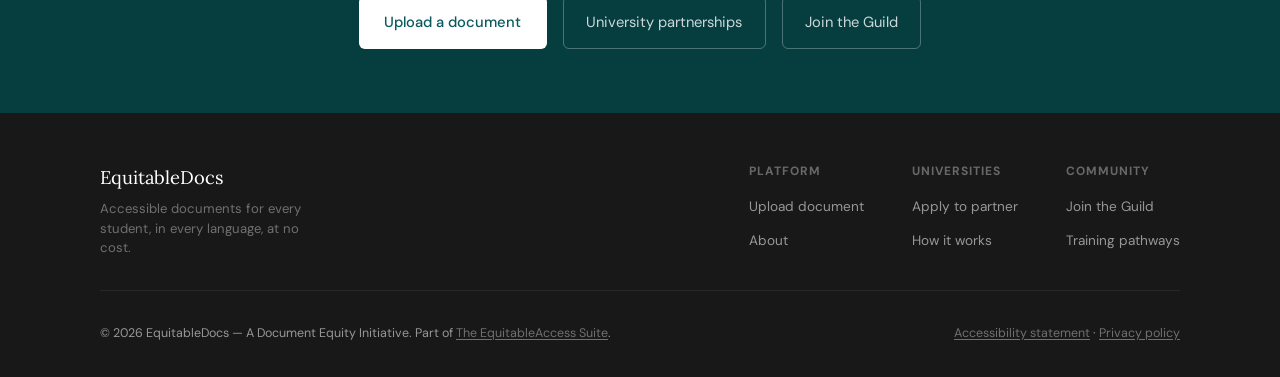
==== commit f574f978: "Update terminology across site: "Request remediation" nav CTA, print disabilities focus - README: up" ====
--- a/about.html
+++ b/about.html
@@ -55,7 +55,7 @@
       <li><a href="universities.html">Universities</a></li>
       <li><a href="guild.html">Join the Guild</a></li>
       <li><a href="about.html" aria-current="page">About</a></li>
-      <li><a href="upload.html" class="nav-cta">Upload Document</a></li>
+      <li><a href="upload.html" class="nav-cta">Request remediation</a></li>
     </ul>
   </div>
 </nav>
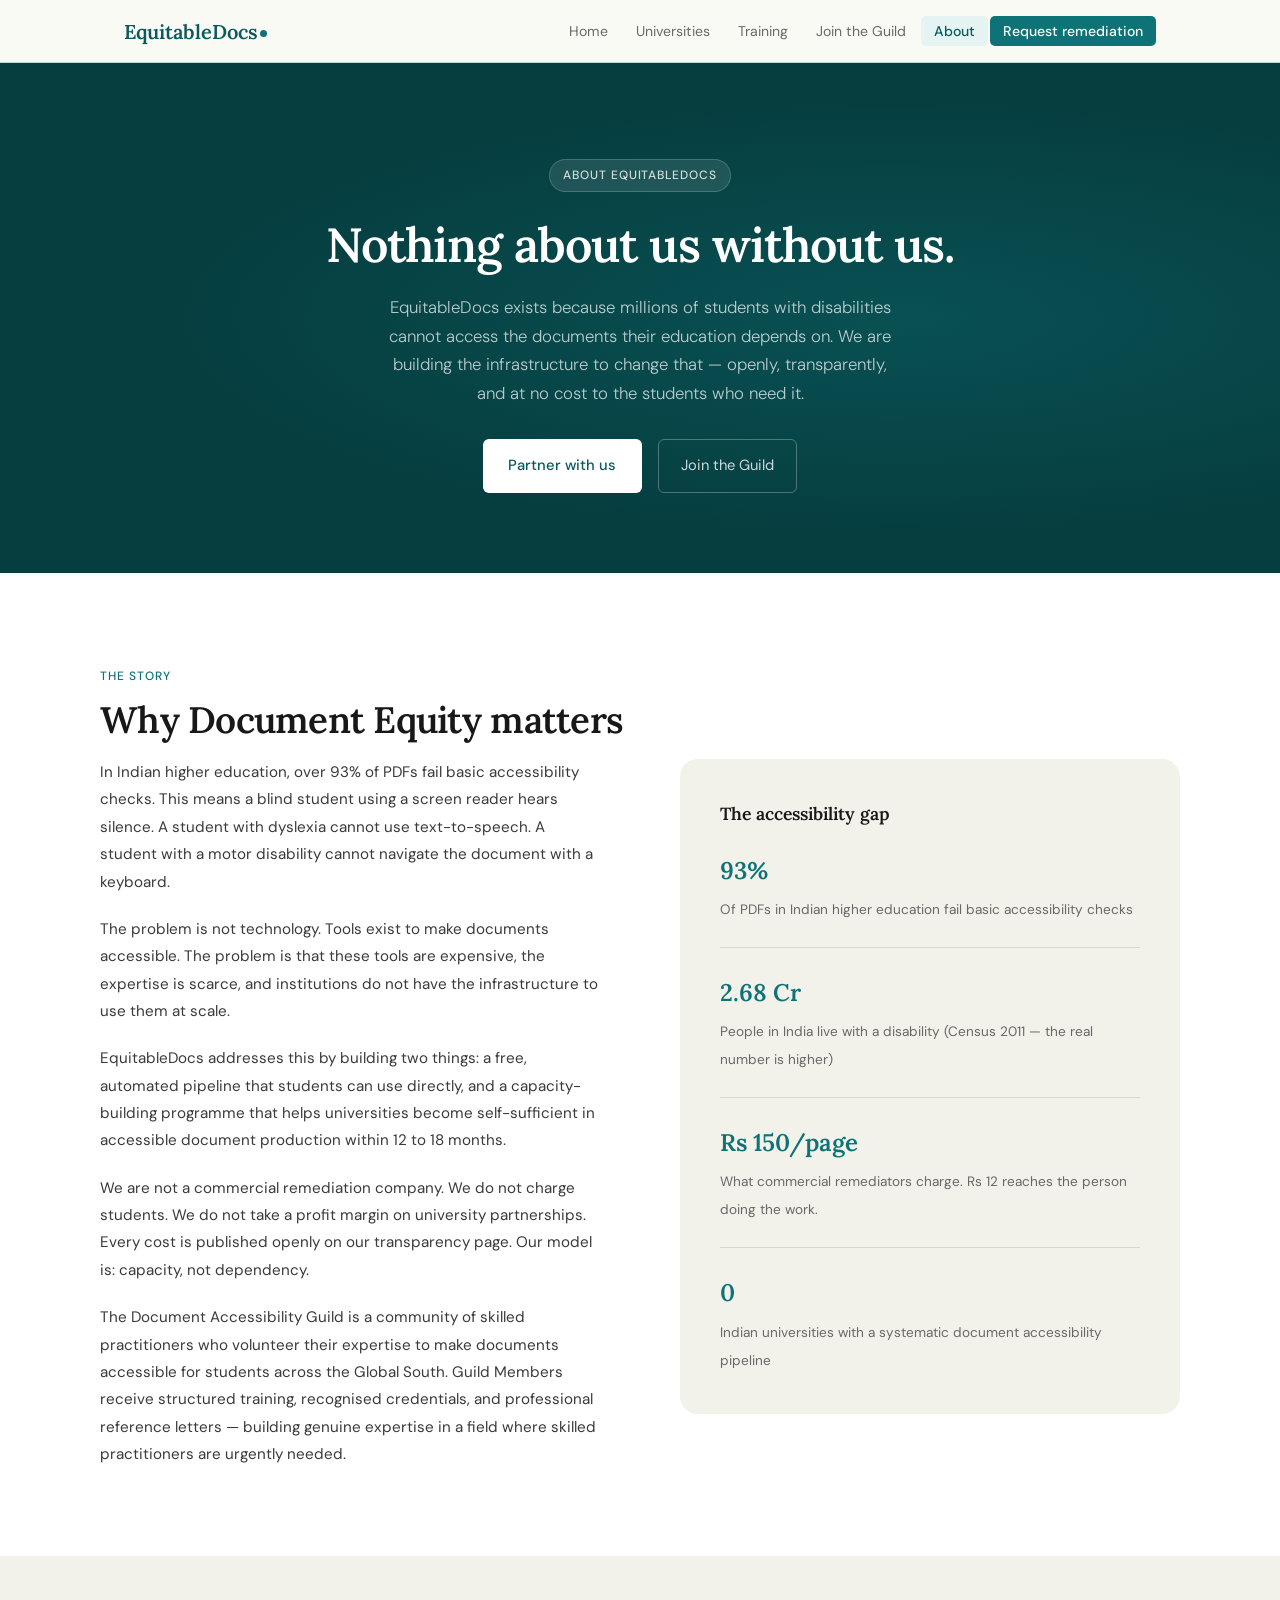
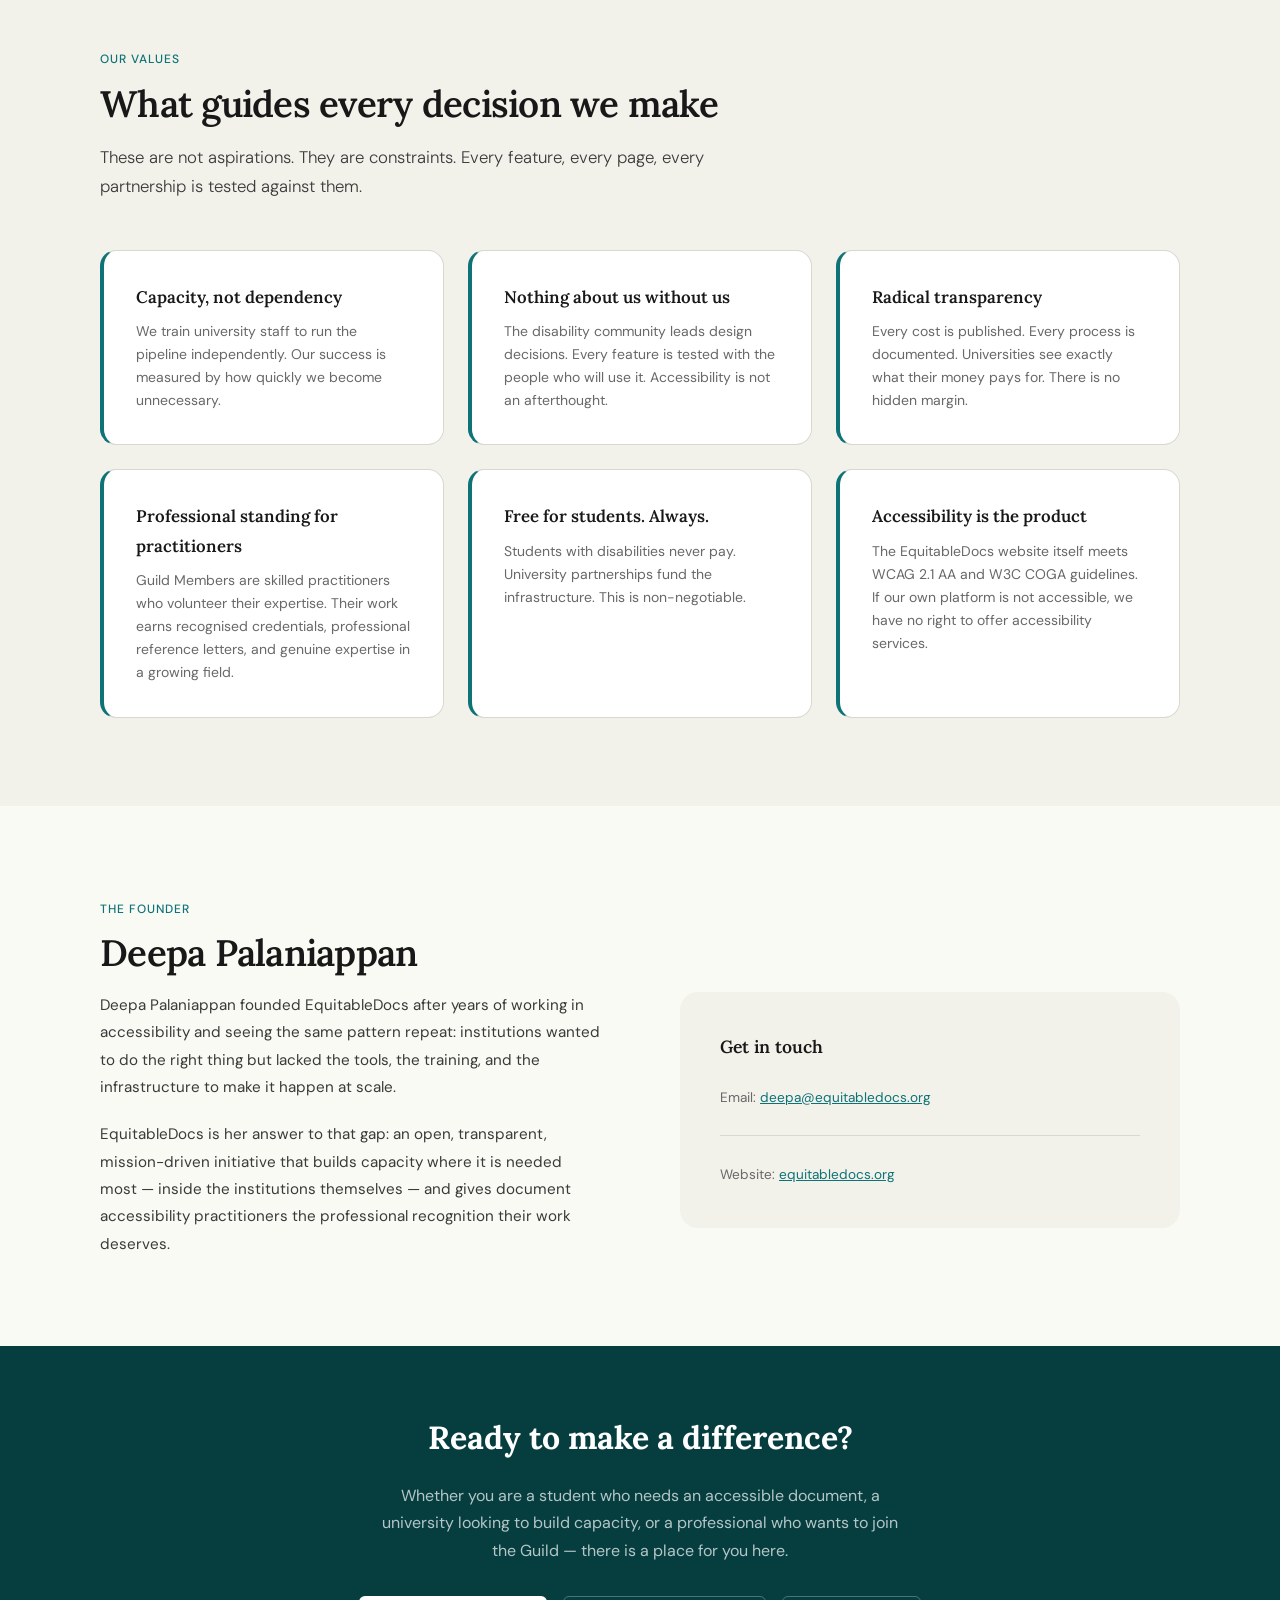
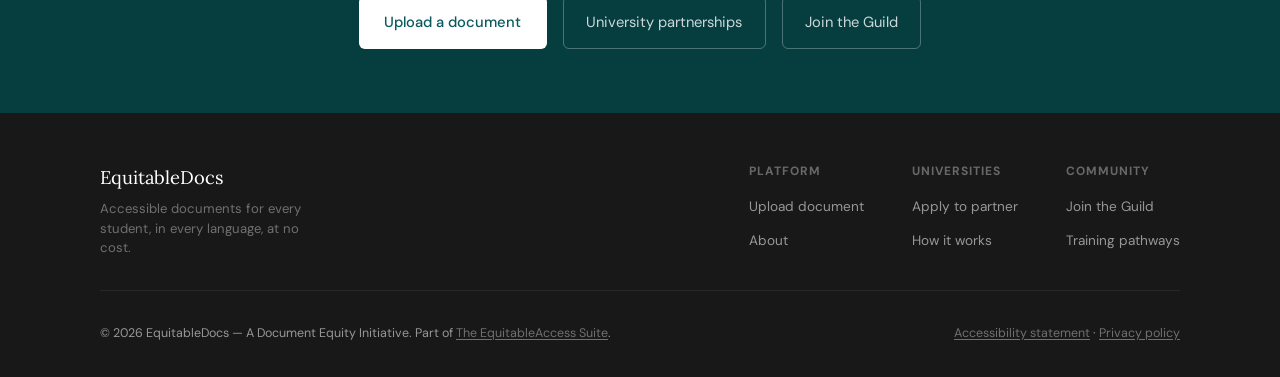
==== commit 47671d7e: "Add Training link to nav across all pages Added training.html nav item between Universities and Join" ====
--- a/about.html
+++ b/about.html
@@ -53,6 +53,7 @@
     <ul class="nav-links" id="nav-menu" role="list">
       <li><a href="index.html">Home</a></li>
       <li><a href="universities.html">Universities</a></li>
+      <li><a href="training.html">Training</a></li>
       <li><a href="guild.html">Join the Guild</a></li>
       <li><a href="about.html" aria-current="page">About</a></li>
       <li><a href="upload.html" class="nav-cta">Request remediation</a></li>
--- a/styles.css
+++ b/styles.css
@@ -157,6 +157,56 @@
 .footer-bottom { display:flex; justify-content:space-between; flex-wrap:wrap; gap:1rem; font-size:.78rem; }
 .footer-bottom a { color:rgba(255,255,255,.38); text-decoration:underline; text-underline-offset:2px; }
 
+/* ── Breadcrumb ── */
+.breadcrumb { background:var(--cream-2); border-bottom:1px solid var(--border); }
+.breadcrumb-in { max-width:var(--max); margin:0 auto; padding:.65rem 1.5rem; }
+.breadcrumb ol { display:flex; align-items:center; gap:.5rem; list-style:none; flex-wrap:wrap; }
+.breadcrumb li { font-size:.82rem; color:var(--ink-muted); }
+.breadcrumb a { color:var(--teal-dark); text-decoration:none; }
+.breadcrumb a:hover { text-decoration:underline; }
+.breadcrumb [aria-current="page"] { color:var(--ink-mid); font-weight:500; }
+
+/* ── Pipeline stages ── */
+.pipeline-list { max-width:740px; }
+.pipeline-stage { display:grid; grid-template-columns:3.5rem 1fr; gap:1.25rem; padding:1.5rem 0; border-bottom:1px solid var(--border); align-items:start; }
+.pipeline-stage:last-child { border-bottom:none; }
+.stage-num { width:3rem; height:3rem; background:var(--teal); color:#fff; border-radius:50%; display:flex; align-items:center; justify-content:center; font-family:var(--serif); font-weight:600; font-size:1rem; flex-shrink:0; }
+.stage-content h3 { font-family:var(--serif); font-size:1.05rem; font-weight:600; color:var(--ink); margin-bottom:.35rem; }
+.stage-content p { font-size:.875rem; color:var(--ink-muted); line-height:1.65; }
+.stage-tools { display:inline-flex; flex-wrap:wrap; gap:.4rem; margin-top:.5rem; }
+.stage-tool { font-size:.72rem; font-weight:500; background:var(--teal-light); color:var(--teal-dark); padding:.15rem .55rem; border-radius:100px; }
+
+/* ── Pipeline status note ── */
+.pipeline-status { background:var(--amber-bg); border:1px solid #FDE68A; border-radius:10px; padding:.875rem 1.25rem; margin-top:2rem; font-size:.875rem; color:var(--amber); line-height:1.65; max-width:740px; }
+.pipeline-status strong { font-weight:600; }
+.pipeline-status a { color:var(--amber); font-weight:600; }
+
+/* ── Equation / feature cards ── */
+.eq-grid { display:grid; grid-template-columns:repeat(3,1fr); gap:1.25rem; }
+@media(max-width:700px){ .eq-grid { grid-template-columns:1fr; } }
+.eq-card { background:#fff; border:1px solid var(--border); border-radius:16px; padding:2rem; border-top:3px solid var(--teal); }
+.eq-card h3 { font-family:var(--serif); font-size:1.05rem; font-weight:600; color:var(--ink); margin-bottom:.5rem; }
+.eq-card p { font-size:.875rem; color:var(--ink-muted); line-height:1.65; }
+.eq-example { background:var(--cream-2); border-radius:8px; padding:.75rem 1rem; margin-top:.75rem; font-size:.82rem; color:var(--ink-mid); line-height:1.6; font-style:italic; }
+
+/* ── Table type cards ── */
+.table-types { display:grid; grid-template-columns:1fr 1fr 1fr; gap:1.25rem; }
+@media(max-width:700px){ .table-types { grid-template-columns:1fr; } }
+.table-type { background:#fff; border:1px solid var(--border); border-radius:16px; padding:1.75rem; }
+.table-type h3 { font-family:var(--serif); font-size:1rem; font-weight:600; color:var(--ink); margin-bottom:.5rem; }
+.table-type p { font-size:.85rem; color:var(--ink-muted); line-height:1.65; }
+.table-type-rule { display:block; margin-top:.65rem; font-size:.78rem; font-weight:500; color:var(--teal-dark); background:var(--teal-light); padding:.2rem .6rem; border-radius:100px; }
+
+/* ── Two-column content grid ── */
+.who-grid { display:grid; grid-template-columns:1fr 1fr; gap:1.5rem; }
+@media(max-width:700px){ .who-grid { grid-template-columns:1fr; } }
+
+/* ── CTA banner ── */
+.cta-banner { background:var(--teal-deep); padding:4rem 1.5rem; text-align:center; }
+.cta-banner h2 { font-family:var(--serif); font-size:clamp(1.4rem,3vw,2rem); color:#fff; margin-bottom:1rem; }
+.cta-banner p { font-size:1rem; color:rgba(255,255,255,.7); max-width:520px; margin:0 auto 2rem; line-height:1.7; }
+.cta-actions { display:flex; gap:1rem; justify-content:center; flex-wrap:wrap; }
+
 /* ── Responsive ── */
 @media(max-width:680px){
   .nav-links { display:none; }
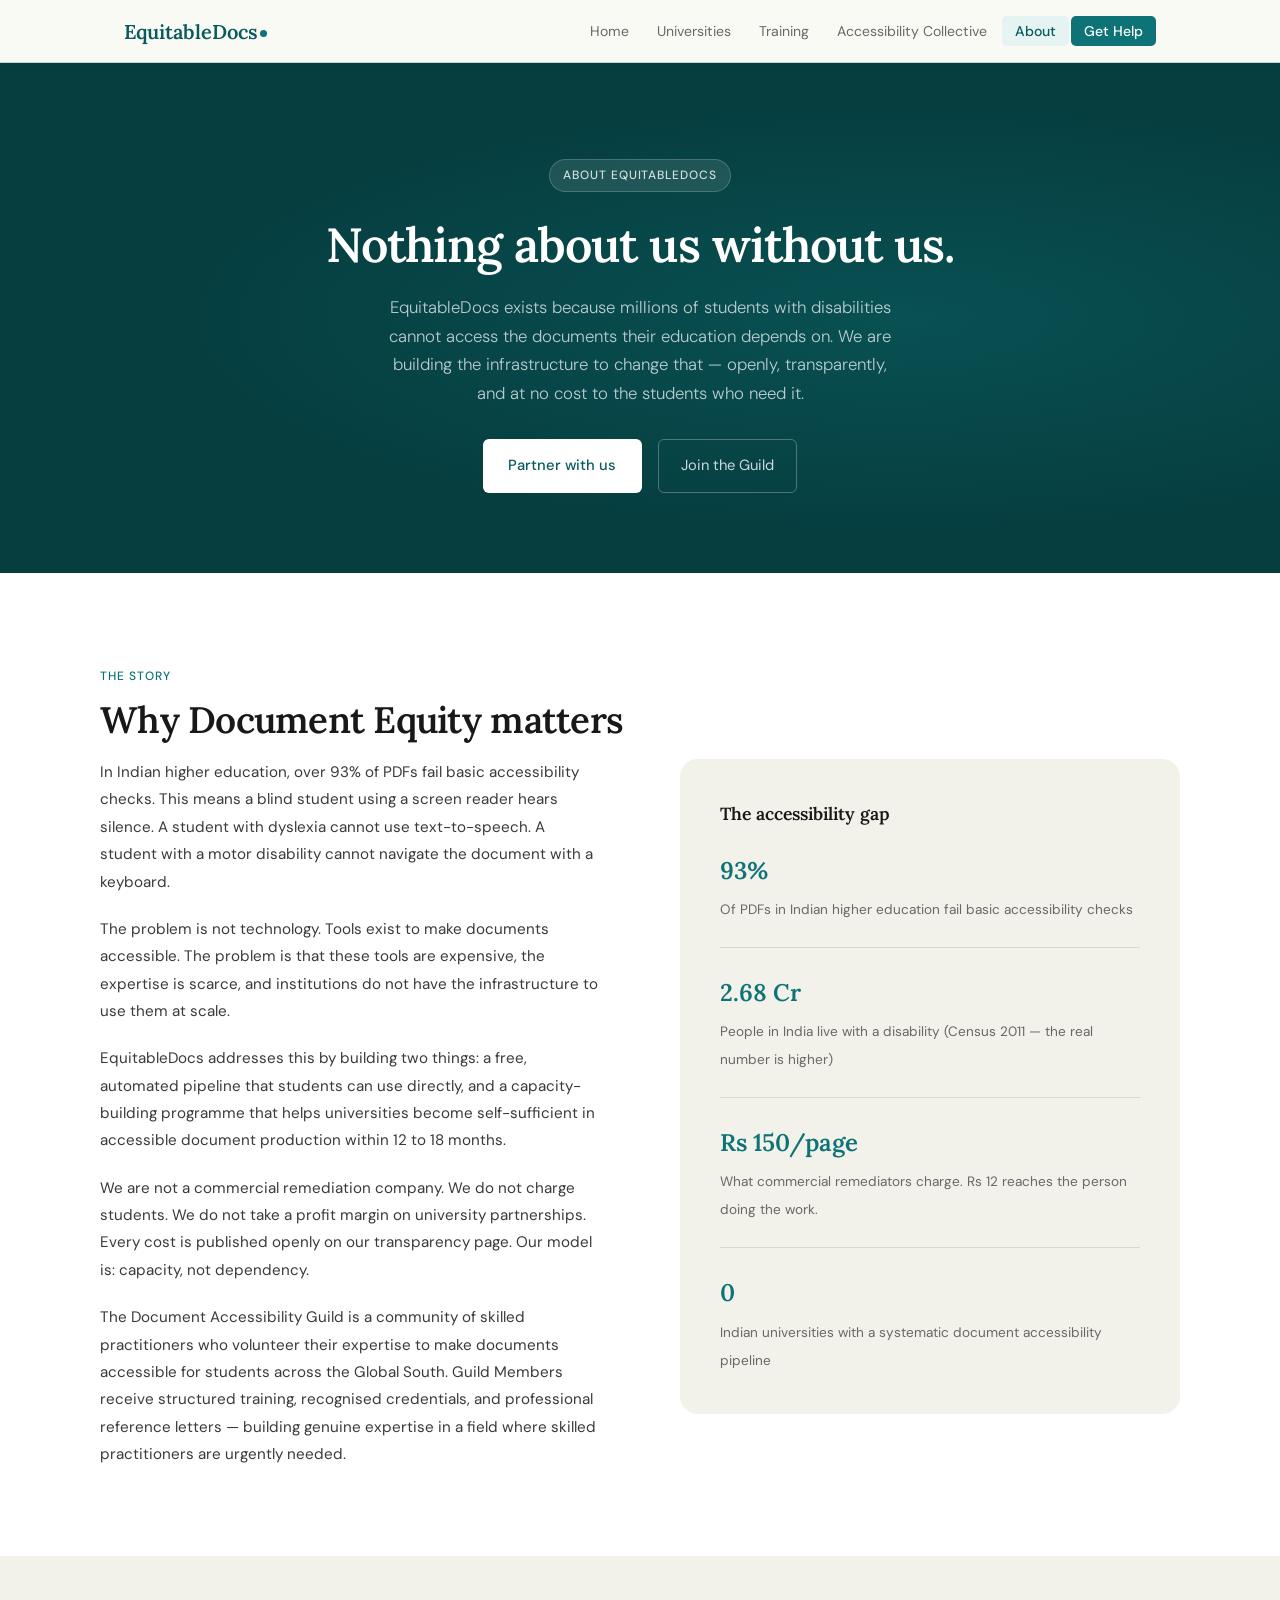
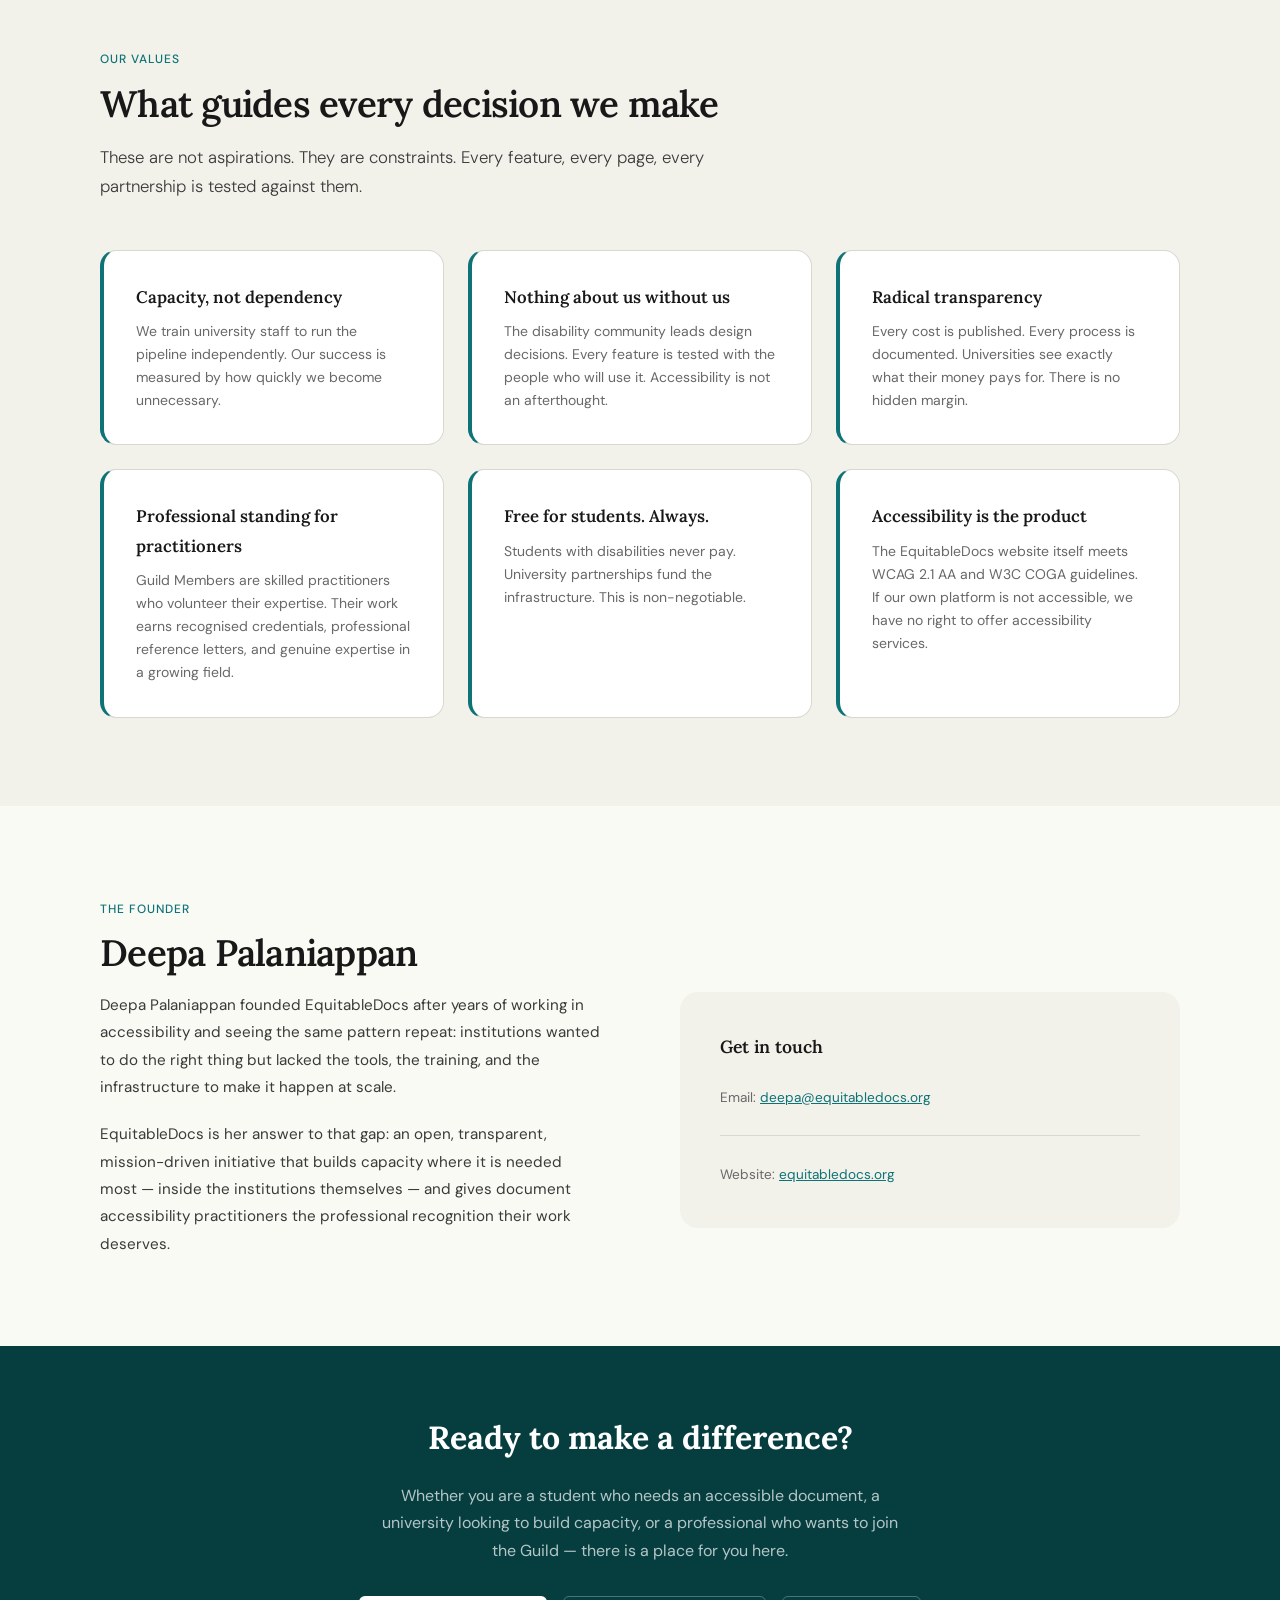
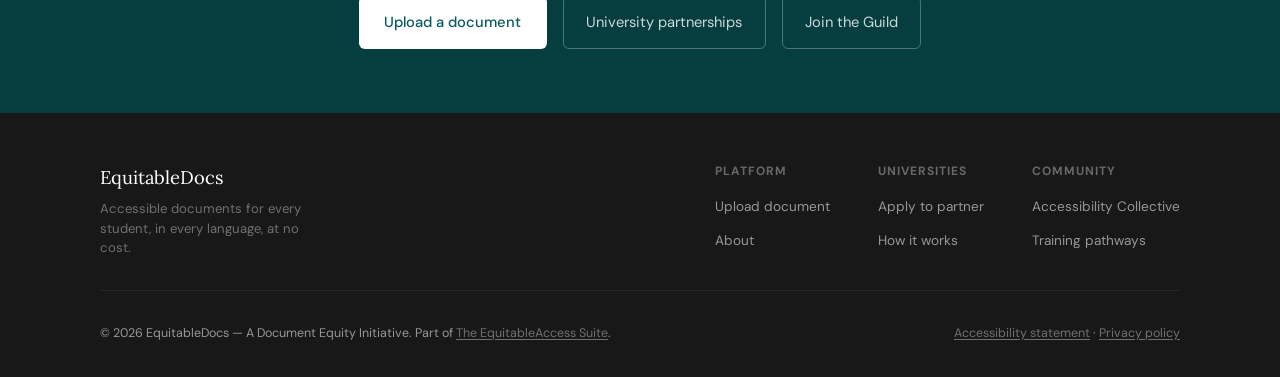
==== commit 0301c4d3: "Update nav/footer across all pages, add 3 new pages Nav and footer links updated across all 12 exist" ====
--- a/about.html
+++ b/about.html
@@ -54,9 +54,9 @@
       <li><a href="index.html">Home</a></li>
       <li><a href="universities.html">Universities</a></li>
       <li><a href="training.html">Training</a></li>
-      <li><a href="guild.html">Join the Guild</a></li>
+      <li><a href="accessibility-collective.html">Accessibility Collective</a></li>
       <li><a href="about.html" aria-current="page">About</a></li>
-      <li><a href="upload.html" class="nav-cta">Request remediation</a></li>
+      <li><a href="get-help.html" class="nav-cta">Get Help</a></li>
     </ul>
   </div>
 </nav>
@@ -214,7 +214,7 @@
         <div class="footer-col">
           <h3>Community</h3>
           <ul>
-            <li><a href="guild.html">Join the Guild</a></li>
+            <li><a href="accessibility-collective.html">Accessibility Collective</a></li>
             <li><a href="training.html">Training pathways</a></li>
           </ul>
         </div>
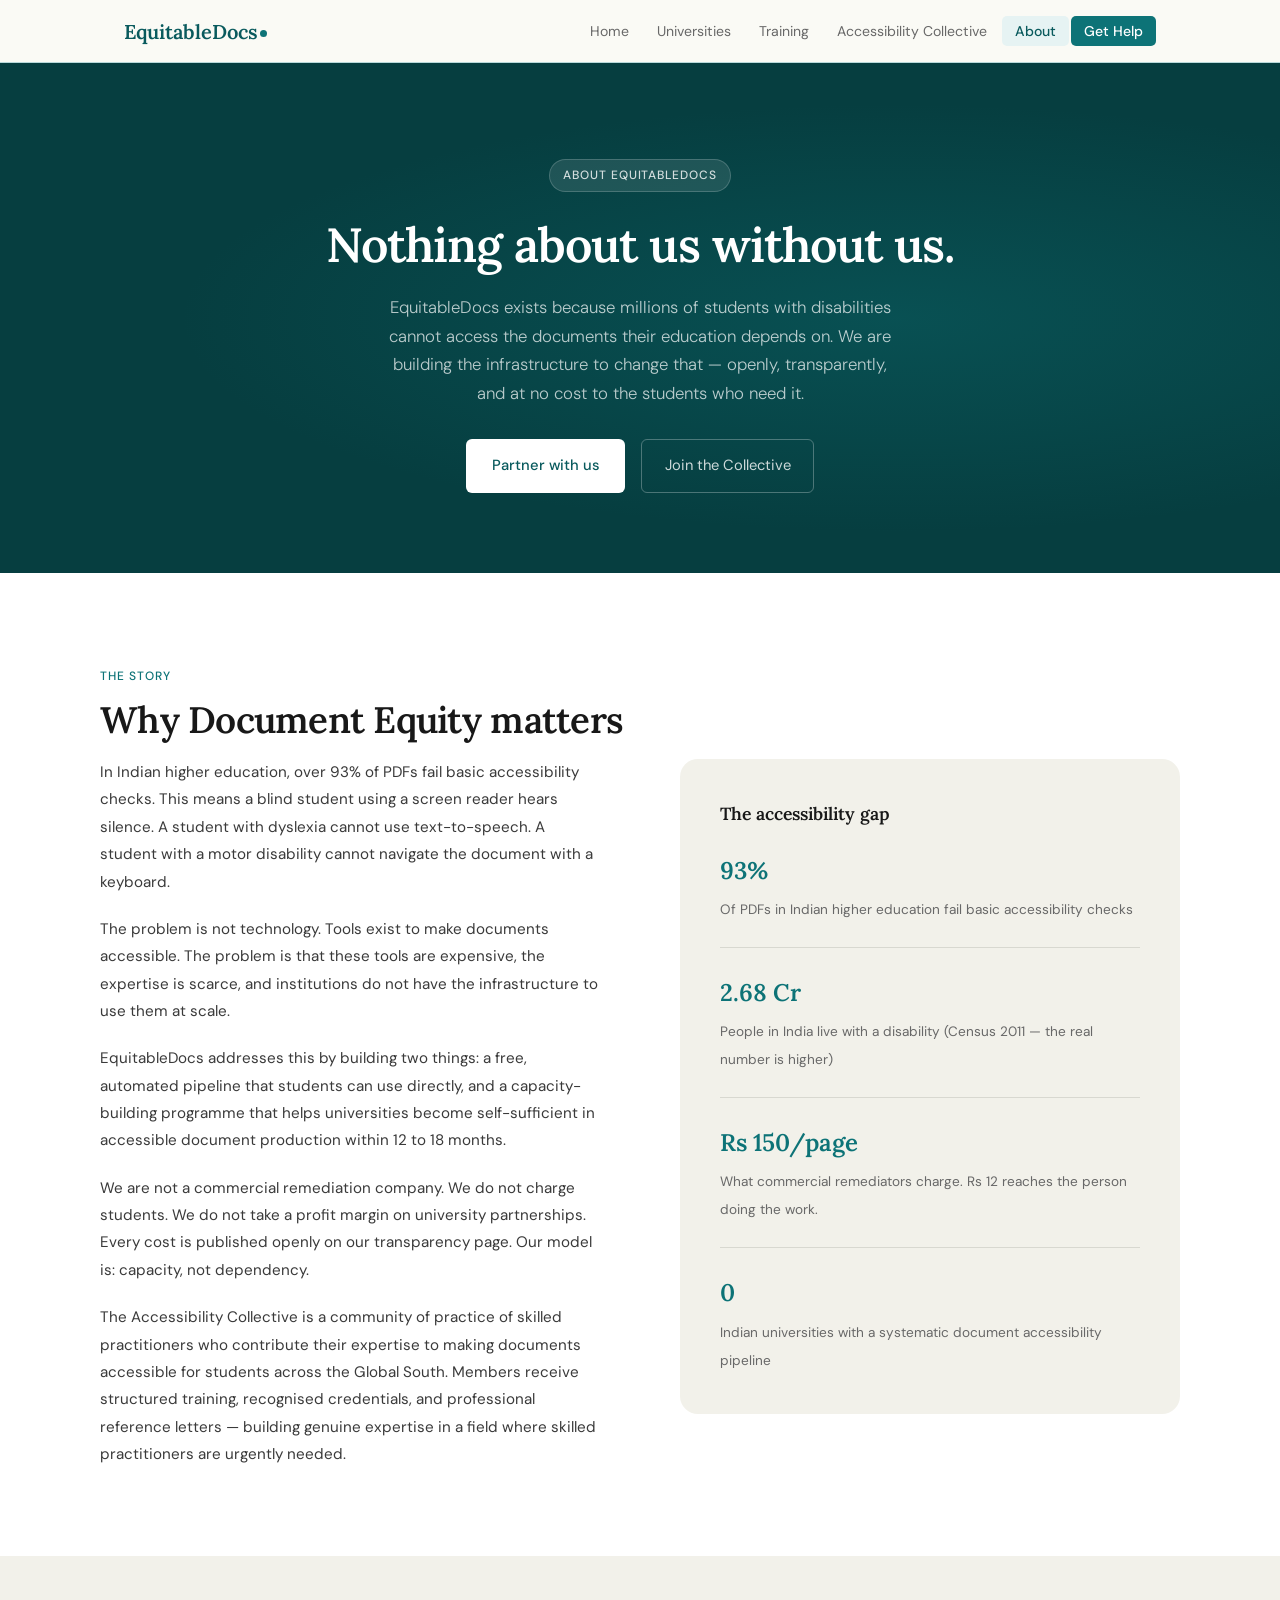
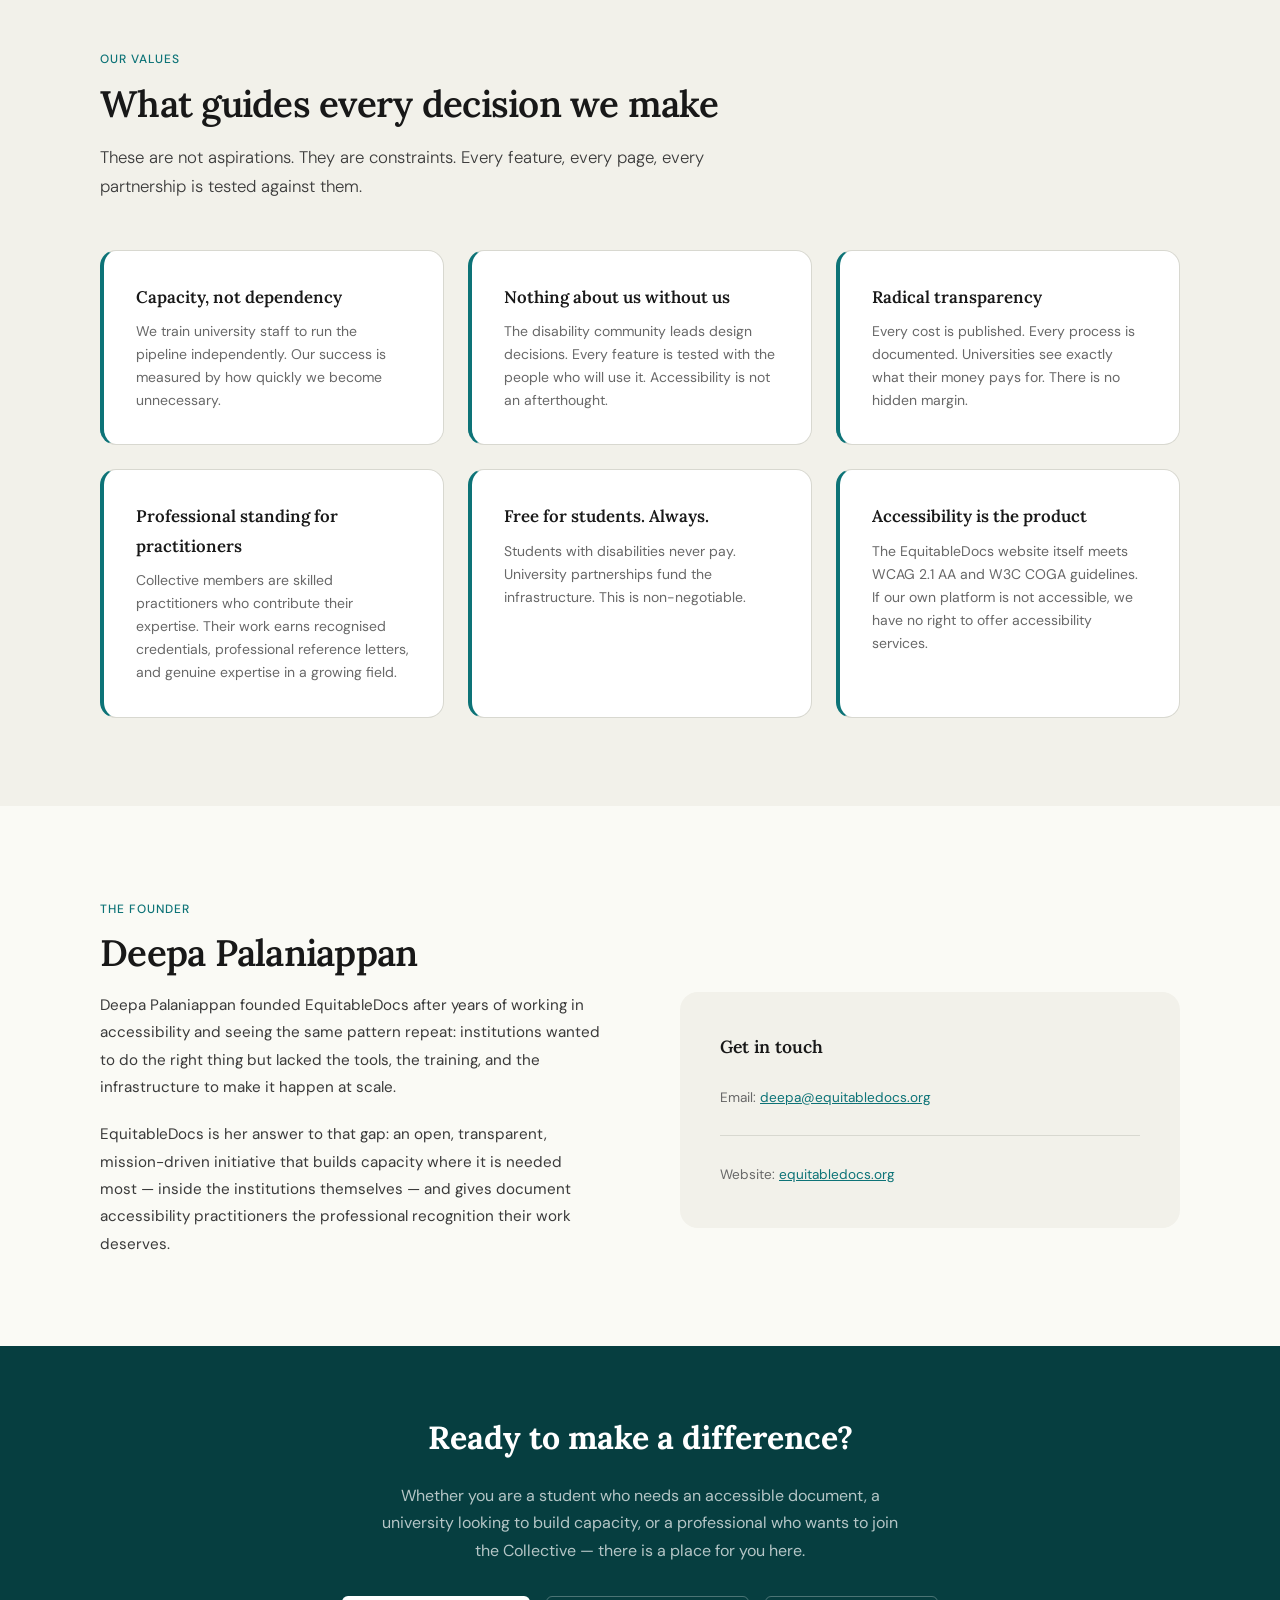
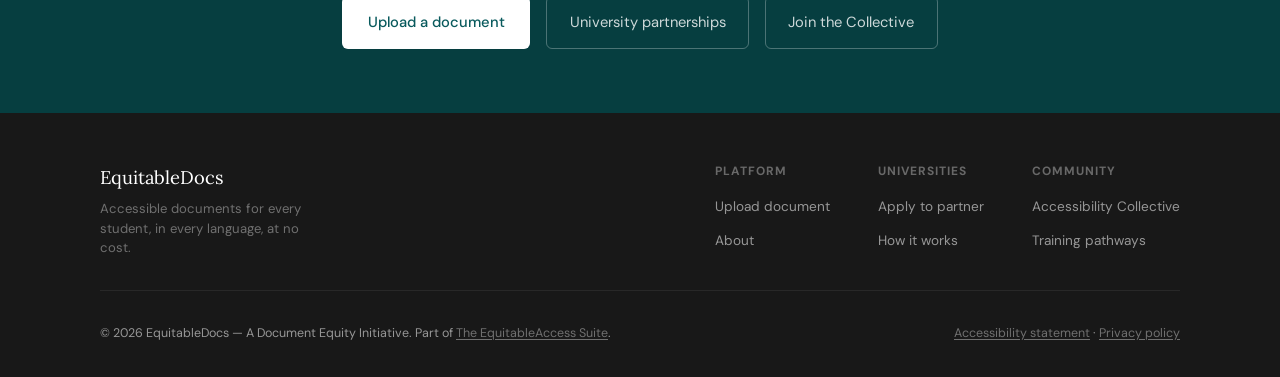
==== commit 61c713f8: "Rename Guild to Accessibility Collective across all page content, add redirects Content updates (not" ====
--- a/about.html
+++ b/about.html
@@ -71,7 +71,7 @@
     <p class="hero-sub">EquitableDocs exists because millions of students with disabilities cannot access the documents their education depends on. We are building the infrastructure to change that — openly, transparently, and at no cost to the students who need it.</p>
     <div class="hero-actions">
       <a href="universities.html" class="btn-white">Partner with us</a>
-      <a href="guild.html" class="btn-outline-w">Join the Guild</a>
+      <a href="accessibility-collective.html" class="btn-outline-w">Join the Collective</a>
     </div>
   </div>
 </section>
@@ -88,7 +88,7 @@
         <p>The problem is not technology. Tools exist to make documents accessible. The problem is that these tools are expensive, the expertise is scarce, and institutions do not have the infrastructure to use them at scale.</p>
         <p>EquitableDocs addresses this by building two things: a free, automated pipeline that students can use directly, and a capacity-building programme that helps universities become self-sufficient in accessible document production within 12 to 18 months.</p>
         <p>We are not a commercial remediation company. We do not charge students. We do not take a profit margin on university partnerships. Every cost is published openly on our transparency page. Our model is: capacity, not dependency.</p>
-        <p>The Document Accessibility Guild is a community of skilled practitioners who volunteer their expertise to make documents accessible for students across the Global South. Guild Members receive structured training, recognised credentials, and professional reference letters — building genuine expertise in a field where skilled practitioners are urgently needed.</p>
+        <p>The Accessibility Collective is a community of practice of skilled practitioners who contribute their expertise to making documents accessible for students across the Global South. Members receive structured training, recognised credentials, and professional reference letters — building genuine expertise in a field where skilled practitioners are urgently needed.</p>
       </div>
       <aside class="story-sidebar" aria-label="The accessibility gap in numbers">
         <h3>The accessibility gap</h3>
@@ -135,7 +135,7 @@
       </article>
       <article class="value-card" role="listitem">
         <h3>Professional standing for practitioners</h3>
-        <p>Guild Members are skilled practitioners who volunteer their expertise. Their work earns recognised credentials, professional reference letters, and genuine expertise in a growing field.</p>
+        <p>Collective members are skilled practitioners who contribute their expertise. Their work earns recognised credentials, professional reference letters, and genuine expertise in a growing field.</p>
       </article>
       <article class="value-card" role="listitem">
         <h3>Free for students. Always.</h3>
@@ -178,11 +178,11 @@
 <!-- ══ CTA BANNER ══ -->
 <section class="cta-banner" aria-labelledby="cta-h">
   <h2 id="cta-h">Ready to make a difference?</h2>
-  <p>Whether you are a student who needs an accessible document, a university looking to build capacity, or a professional who wants to join the Guild — there is a place for you here.</p>
+  <p>Whether you are a student who needs an accessible document, a university looking to build capacity, or a professional who wants to join the Collective — there is a place for you here.</p>
   <div class="cta-actions">
     <a href="upload.html" class="btn-white">Upload a document</a>
     <a href="universities.html" class="btn-outline-w">University partnerships</a>
-    <a href="guild.html" class="btn-outline-w">Join the Guild</a>
+    <a href="accessibility-collective.html" class="btn-outline-w">Join the Collective</a>
   </div>
 </section>
 
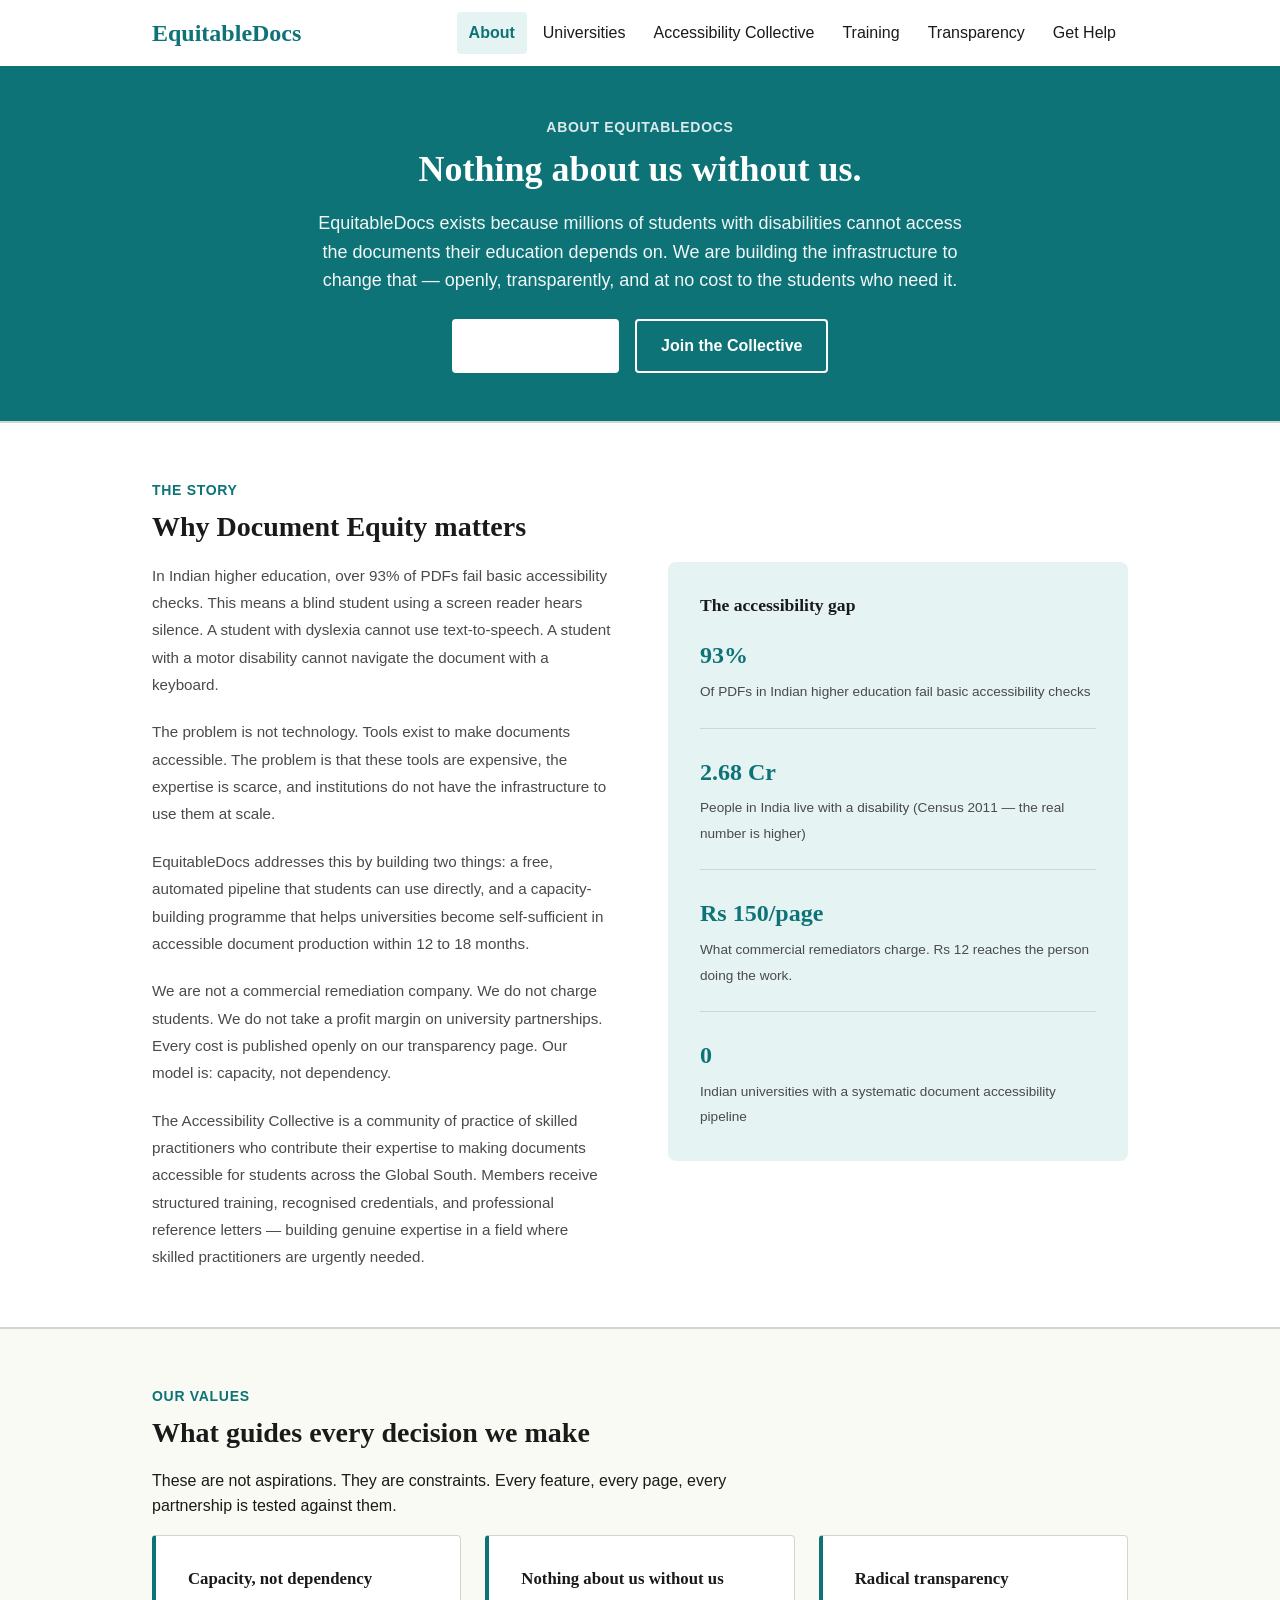
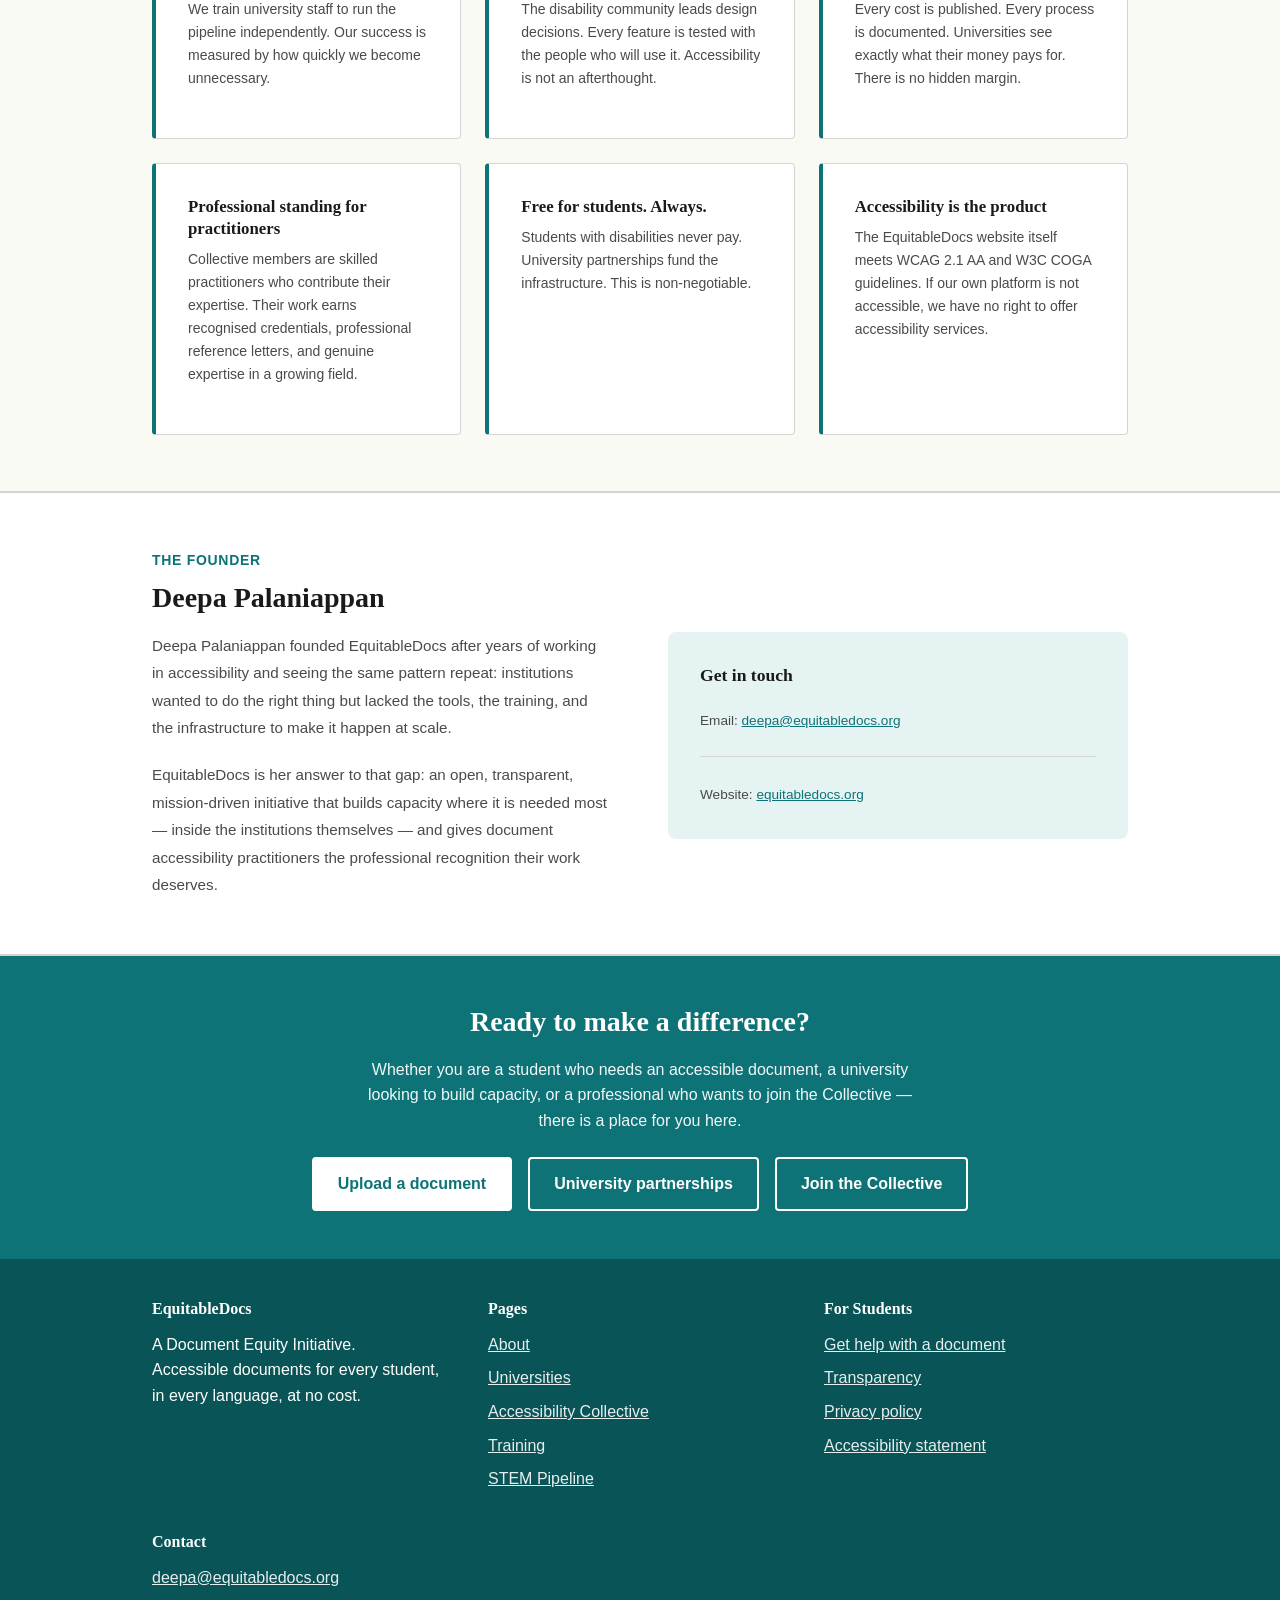
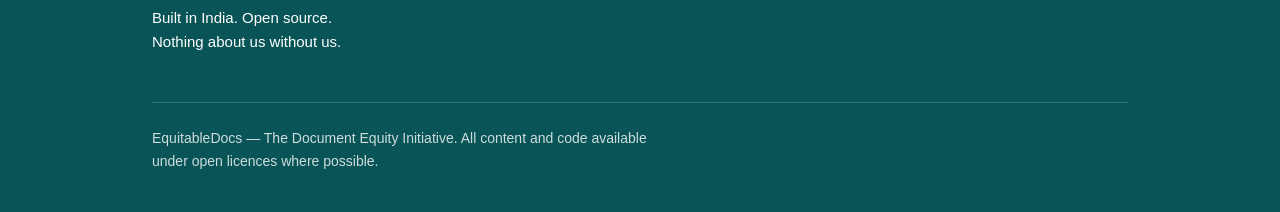
==== commit e5568027: "Full site redesign: shared style.css, mission-first homepage, WCAG 2.2 + COGA - Create style.css: sh" ====
--- a/about.html
+++ b/about.html
@@ -5,82 +5,58 @@
 <meta name="viewport" content="width=device-width, initial-scale=1.0">
 <meta name="description" content="EquitableDocs is a Document Equity initiative making academic documents accessible for students with disabilities across India and beyond. Learn about our mission and the accessibility gap in higher education.">
 <title>About — EquitableDocs</title>
-<link rel="preconnect" href="https://fonts.googleapis.com">
-<link rel="preconnect" href="https://fonts.gstatic.com" crossorigin>
-<link href="https://fonts.googleapis.com/css2?family=Lora:ital,wght@0,400;0,600;1,400&family=DM+Sans:opsz,wght@9..40,300;9..40,400;9..40,500&display=swap" rel="stylesheet">
-<link rel="stylesheet" href="styles.css">
+<link rel="stylesheet" href="style.css">
 <style>
 /* ── About page-specific styles ── */
-.about-hero .hero-in { max-width:720px; text-align:center; }
-.about-hero .hero-sub { margin-left:auto; margin-right:auto; }
-.about-hero .hero-actions { justify-content:center; }
-
-.story-sec { background:#fff; }
-.story-layout { display:grid; grid-template-columns:1fr 1fr; gap:5rem; align-items:start; }
-@media(max-width:760px){ .story-layout { grid-template-columns:1fr; gap:2.5rem; } }
-.story-text p { font-size:.95rem; color:var(--ink-mid); line-height:1.8; margin-bottom:1.25rem; }
-.story-text p:last-child { margin-bottom:0; }
-
-.story-sidebar { background:var(--cream-2); border-radius:18px; padding:2.5rem; }
-.story-sidebar h3 { font-family:var(--serif); font-size:1.1rem; font-weight:600; color:var(--ink); margin-bottom:1.25rem; }
-.story-stat { margin-bottom:1.5rem; padding-bottom:1.5rem; border-bottom:1px solid var(--border); }
-.story-stat:last-child { margin-bottom:0; padding-bottom:0; border-bottom:none; }
-.story-stat-num { font-family:var(--serif); font-size:1.5rem; font-weight:600; color:var(--teal); display:block; margin-bottom:.2rem; }
-.story-stat-label { font-size:.85rem; color:var(--ink-muted); line-height:1.5; }
-
-.values-grid { display:grid; grid-template-columns:repeat(auto-fit, minmax(280px,1fr)); gap:1.5rem; }
-.value-card { background:#fff; border:1px solid var(--border); border-radius:16px; padding:2rem; border-left:4px solid var(--teal); }
-.value-card h3 { font-family:var(--serif); font-size:1.05rem; font-weight:600; color:var(--ink); margin-bottom:.5rem; }
-.value-card p { font-size:.875rem; color:var(--ink-muted); line-height:1.65; }
-
-.cta-banner { background:var(--teal-deep); padding:4rem 1.5rem; text-align:center; }
-.cta-banner h2 { font-family:var(--serif); font-size:clamp(1.4rem,3vw,2rem); color:#fff; margin-bottom:1rem; }
-.cta-banner p { font-size:1rem; color:rgba(255,255,255,.7); max-width:520px; margin:0 auto 2rem; line-height:1.7; }
-.cta-actions { display:flex; gap:1rem; justify-content:center; flex-wrap:wrap; }
+.about-hero .container { max-width: 720px; text-align: center; }
+.about-hero .cta-group { justify-content: center; }
+.about-hero p { margin-left: auto; margin-right: auto; }
 </style>
 </head>
 <body>
 
-<a href="#main-content" class="skip">Skip to main content</a>
-
-<!-- Nav -->
-<nav class="nav" aria-label="Main navigation">
-  <div class="nav-in">
-    <a href="index.html" class="nav-logo">EquitableDocs<span class="nav-dot" aria-hidden="true"></span></a>
-    <button class="nav-toggle" aria-expanded="false" aria-controls="nav-menu" aria-label="Open menu">
-      <svg aria-hidden="true" viewBox="0 0 24 24" fill="none" stroke="currentColor" stroke-width="2"><path d="M3 12h18M3 6h18M3 18h18"/></svg>
+<a href="#main" class="skip-link">Skip to main content</a>
+
+<header>
+  <div class="container header-inner">
+    <a href="/" class="site-name" aria-label="EquitableDocs home">EquitableDocs</a>
+    <button class="menu-toggle" aria-expanded="false" aria-controls="main-nav" aria-label="Open menu">
+      <svg class="icon-open" aria-hidden="true" width="24" height="24" viewBox="0 0 24 24" fill="none" stroke="currentColor" stroke-width="2"><path d="M3 6h18M3 12h18M3 18h18"/></svg>
+      <svg class="icon-close" aria-hidden="true" width="24" height="24" viewBox="0 0 24 24" fill="none" stroke="currentColor" stroke-width="2"><path d="M18 6L6 18M6 6l12 12"/></svg>
     </button>
-    <ul class="nav-links" id="nav-menu" role="list">
-      <li><a href="index.html">Home</a></li>
-      <li><a href="universities.html">Universities</a></li>
-      <li><a href="training.html">Training</a></li>
-      <li><a href="accessibility-collective.html">Accessibility Collective</a></li>
-      <li><a href="about.html" aria-current="page">About</a></li>
-      <li><a href="get-help.html" class="nav-cta">Get Help</a></li>
-    </ul>
-  </div>
-</nav>
-
-<main id="main-content">
+    <nav aria-label="Main navigation">
+      <ul id="main-nav">
+        <li><a href="/about" aria-current="page">About</a></li>
+        <li><a href="/universities">Universities</a></li>
+        <li><a href="/accessibility-collective">Accessibility Collective</a></li>
+        <li><a href="/training">Training</a></li>
+        <li><a href="/transparency">Transparency</a></li>
+        <li><a href="/get-help">Get Help</a></li>
+      </ul>
+    </nav>
+  </div>
+</header>
+
+<main id="main">
 
 <!-- ══ HERO ══ -->
 <section class="hero about-hero" aria-labelledby="hero-h">
-  <div class="hero-in">
-    <span class="hero-eyebrow">About EquitableDocs</span>
+  <div class="container">
+    <span class="eyebrow" style="color: rgba(255,255,255,0.85);">About EquitableDocs</span>
     <h1 id="hero-h">Nothing about us without us.</h1>
-    <p class="hero-sub">EquitableDocs exists because millions of students with disabilities cannot access the documents their education depends on. We are building the infrastructure to change that — openly, transparently, and at no cost to the students who need it.</p>
-    <div class="hero-actions">
-      <a href="universities.html" class="btn-white">Partner with us</a>
-      <a href="accessibility-collective.html" class="btn-outline-w">Join the Collective</a>
+    <p>EquitableDocs exists because millions of students with disabilities cannot access the documents their education depends on. We are building the infrastructure to change that — openly, transparently, and at no cost to the students who need it.</p>
+    <div class="cta-group">
+      <a href="/universities" class="btn btn-primary">Partner with us</a>
+      <a href="/accessibility-collective" class="btn btn-outline-w">Join the Collective</a>
     </div>
   </div>
 </section>
 
 <!-- ══ THE STORY ══ -->
-<section class="sec story-sec" aria-labelledby="story-h">
-  <div class="sec-in">
+<section style="background: var(--white);" aria-labelledby="story-h">
+  <div class="container">
     <span class="eyebrow" aria-hidden="true">The story</span>
-    <h2 class="sec-title" id="story-h">Why Document Equity matters</h2>
+    <h2 id="story-h">Why Document Equity matters</h2>
 
     <div class="story-layout">
       <div class="story-text">
@@ -114,11 +90,11 @@
 </section>
 
 <!-- ══ OUR VALUES ══ -->
-<section class="sec" style="background:var(--cream-2);" aria-labelledby="values-h">
-  <div class="sec-in">
+<section style="background: var(--cream);" aria-labelledby="values-h">
+  <div class="container">
     <span class="eyebrow" aria-hidden="true">Our values</span>
-    <h2 class="sec-title" id="values-h">What guides every decision we make</h2>
-    <p class="sec-lead">These are not aspirations. They are constraints. Every feature, every page, every partnership is tested against them.</p>
+    <h2 id="values-h">What guides every decision we make</h2>
+    <p>These are not aspirations. They are constraints. Every feature, every page, every partnership is tested against them.</p>
 
     <div class="values-grid" role="list">
       <article class="value-card" role="listitem">
@@ -150,10 +126,10 @@
 </section>
 
 <!-- ══ ABOUT DEEPA ══ -->
-<section class="sec" aria-labelledby="founder-h">
-  <div class="sec-in">
+<section style="background: var(--white);" aria-labelledby="founder-h">
+  <div class="container">
     <span class="eyebrow" aria-hidden="true">The founder</span>
-    <h2 class="sec-title" id="founder-h">Deepa Palaniappan</h2>
+    <h2 id="founder-h">Deepa Palaniappan</h2>
     <div class="story-layout">
       <div class="story-text">
         <p>Deepa Palaniappan founded EquitableDocs after years of working in accessibility and seeing the same pattern repeat: institutions wanted to do the right thing but lacked the tools, the training, and the infrastructure to make it happen at scale.</p>
@@ -176,64 +152,68 @@
 </section>
 
 <!-- ══ CTA BANNER ══ -->
-<section class="cta-banner" aria-labelledby="cta-h">
-  <h2 id="cta-h">Ready to make a difference?</h2>
-  <p>Whether you are a student who needs an accessible document, a university looking to build capacity, or a professional who wants to join the Collective — there is a place for you here.</p>
-  <div class="cta-actions">
-    <a href="upload.html" class="btn-white">Upload a document</a>
-    <a href="universities.html" class="btn-outline-w">University partnerships</a>
-    <a href="accessibility-collective.html" class="btn-outline-w">Join the Collective</a>
+<section class="cta-section" aria-labelledby="cta-h">
+  <div class="container">
+    <h2 id="cta-h">Ready to make a difference?</h2>
+    <p>Whether you are a student who needs an accessible document, a university looking to build capacity, or a professional who wants to join the Collective — there is a place for you here.</p>
+    <div class="cta-group" style="justify-content: center;">
+      <a href="/get-help" class="btn btn-primary">Upload a document</a>
+      <a href="/universities" class="btn btn-outline-w">University partnerships</a>
+      <a href="/accessibility-collective" class="btn btn-outline-w">Join the Collective</a>
+    </div>
   </div>
 </section>
 
 </main>
 
-<!-- Footer -->
-<footer class="footer" role="contentinfo">
-  <div class="footer-in">
-    <div class="footer-top">
-      <div>
-        <p class="footer-brand">EquitableDocs</p>
-        <p class="footer-tag">Accessible documents for every student, in every language, at no cost.</p>
-      </div>
-      <nav class="footer-cols" aria-label="Footer navigation">
-        <div class="footer-col">
-          <h3>Platform</h3>
-          <ul>
-            <li><a href="upload.html">Upload document</a></li>
-            <li><a href="about.html">About</a></li>
-          </ul>
-        </div>
-        <div class="footer-col">
-          <h3>Universities</h3>
-          <ul>
-            <li><a href="universities.html#apply">Apply to partner</a></li>
-            <li><a href="universities.html#pipeline">How it works</a></li>
-          </ul>
-        </div>
-        <div class="footer-col">
-          <h3>Community</h3>
-          <ul>
-            <li><a href="accessibility-collective.html">Accessibility Collective</a></li>
-            <li><a href="training.html">Training pathways</a></li>
-          </ul>
-        </div>
-      </nav>
+<footer>
+  <div class="container">
+    <div class="footer-grid">
+      <div>
+        <h3>EquitableDocs</h3>
+        <p>A Document Equity Initiative.<br>Accessible documents for every student, in every language, at no cost.</p>
+      </div>
+      <div>
+        <h3>Pages</h3>
+        <ul>
+          <li><a href="/about">About</a></li>
+          <li><a href="/universities">Universities</a></li>
+          <li><a href="/accessibility-collective">Accessibility Collective</a></li>
+          <li><a href="/training">Training</a></li>
+          <li><a href="/stem">STEM Pipeline</a></li>
+        </ul>
+      </div>
+      <div>
+        <h3>For Students</h3>
+        <ul>
+          <li><a href="/get-help">Get help with a document</a></li>
+          <li><a href="/transparency">Transparency</a></li>
+          <li><a href="/privacy">Privacy policy</a></li>
+          <li><a href="/accessibility">Accessibility statement</a></li>
+        </ul>
+      </div>
+      <div>
+        <h3>Contact</h3>
+        <p><a href="mailto:deepa@equitabledocs.org">deepa@equitabledocs.org</a></p>
+        <p style="margin-top: 0.5rem; font-size: 0.9375rem;">
+          Built in India. Open source.<br>
+          Nothing about us without us.
+        </p>
+      </div>
     </div>
     <div class="footer-bottom">
-      <p>&copy; 2026 EquitableDocs &mdash; A Document Equity Initiative. Part of <a href="index.html">The EquitableAccess Suite</a>.</p>
-      <p><a href="accessibility.html">Accessibility statement</a> &middot; <a href="privacy.html">Privacy policy</a></p>
+      <p>EquitableDocs — The Document Equity Initiative. All content and code available under open licences where possible.</p>
     </div>
   </div>
 </footer>
 
 <script>
 (function() {
-  var toggle = document.querySelector('.nav-toggle');
-  var menu = document.getElementById('nav-menu');
+  var toggle = document.querySelector('.menu-toggle');
+  var menu = document.getElementById('main-nav');
   if (!toggle || !menu) return;
   toggle.addEventListener('click', function() {
-    var open = menu.classList.toggle('open');
+    var open = menu.classList.toggle('is-open');
     toggle.setAttribute('aria-expanded', open);
   });
 })();
--- a/style.css
+++ b/style.css
@@ -0,0 +1,961 @@
+/* ============================================================
+   EquitableDocs — Shared Design System
+   WCAG 2.2 AA + W3C COGA compliant
+   Modelled after AHEAD.org patterns
+   ============================================================ */
+
+/* === RESET === */
+*, *::before, *::after { box-sizing: border-box; margin: 0; padding: 0; }
+
+/* === DESIGN TOKENS === */
+:root {
+  --teal: #0D7377;
+  --teal-dark: #095456;
+  --teal-light: #e6f3f3;
+  --cream: #FAFAF5;
+  --text: #1a1a1a;
+  --text-light: #4a4a4a;
+  --white: #ffffff;
+  --border: #d4d4d4;
+  --focus: #0D7377;
+  --section-gap: 3.5rem;
+}
+
+/* === BASE TYPOGRAPHY === */
+body {
+  font-family: -apple-system, BlinkMacSystemFont, "Segoe UI", Roboto, Oxygen, Ubuntu, Cantarell, sans-serif;
+  font-size: 1rem;
+  line-height: 1.6;
+  color: var(--text);
+  background-color: var(--cream);
+}
+
+h1, h2, h3, h4 {
+  font-family: Georgia, "Times New Roman", serif;
+  line-height: 1.3;
+}
+h1 { font-size: 2.25rem; margin-bottom: 1rem; }
+h2 { font-size: 1.75rem; margin-bottom: 1rem; }
+h3 { font-size: 1.25rem; margin-bottom: 0.75rem; }
+h4 { font-size: 1.125rem; margin-bottom: 0.5rem; }
+
+p { margin-bottom: 1rem; max-width: 65ch; }
+
+a {
+  color: var(--teal);
+  text-decoration: underline;
+}
+a:hover { color: var(--teal-dark); }
+a:focus-visible {
+  outline: 3px solid var(--focus);
+  outline-offset: 2px;
+}
+
+ul, ol { margin-left: 1.25rem; }
+
+/* === SKIP LINK (WCAG 2.4.1) === */
+.skip-link {
+  position: absolute;
+  top: -3rem;
+  left: 1rem;
+  background: var(--teal);
+  color: var(--white);
+  padding: 0.5rem 1rem;
+  z-index: 200;
+  text-decoration: none;
+  border-radius: 0 0 0.25rem 0.25rem;
+  font-weight: 600;
+}
+.skip-link:focus {
+  top: 0;
+  outline: 3px solid var(--focus);
+  outline-offset: 2px;
+}
+
+/* === LAYOUT === */
+.container {
+  max-width: 64rem;
+  margin: 0 auto;
+  padding: 0 1.5rem;
+}
+
+section {
+  padding: var(--section-gap) 0;
+}
+
+section + section {
+  border-top: 2px solid var(--border);
+}
+
+/* === HEADER (AHEAD-inspired sticky header) === */
+header {
+  background: var(--white);
+  border-bottom: 2px solid var(--teal);
+  padding: 0.75rem 0;
+  position: sticky;
+  top: 0;
+  z-index: 100;
+}
+.header-inner {
+  display: flex;
+  justify-content: space-between;
+  align-items: center;
+  gap: 1rem;
+}
+.site-name {
+  font-family: Georgia, serif;
+  font-size: 1.5rem;
+  color: var(--teal);
+  text-decoration: none;
+  font-weight: 700;
+  white-space: nowrap;
+}
+.site-name:hover { color: var(--teal-dark); }
+
+/* === NAVIGATION === */
+nav[aria-label="Main navigation"] ul {
+  list-style: none;
+  display: flex;
+  flex-wrap: wrap;
+  gap: 0.25rem;
+  margin: 0;
+}
+nav[aria-label="Main navigation"] a {
+  text-decoration: none;
+  color: var(--text);
+  font-weight: 500;
+  padding: 0.5rem 0.75rem;
+  border-radius: 0.25rem;
+  display: block;
+}
+nav[aria-label="Main navigation"] a:hover {
+  color: var(--teal);
+  background: var(--teal-light);
+  text-decoration: none;
+}
+nav[aria-label="Main navigation"] a:focus-visible {
+  outline: 3px solid var(--focus);
+  outline-offset: 2px;
+}
+nav[aria-label="Main navigation"] a[aria-current="page"] {
+  color: var(--teal);
+  background: var(--teal-light);
+  font-weight: 700;
+}
+
+/* === HAMBURGER MENU BUTTON === */
+.menu-toggle {
+  display: none;
+  background: none;
+  border: 2px solid var(--teal);
+  border-radius: 0.25rem;
+  padding: 0.5rem;
+  cursor: pointer;
+  color: var(--teal);
+  line-height: 0;
+}
+.menu-toggle:focus-visible {
+  outline: 3px solid var(--focus);
+  outline-offset: 2px;
+}
+.menu-toggle svg {
+  width: 1.5rem;
+  height: 1.5rem;
+  display: block;
+}
+.menu-toggle .icon-close { display: none; }
+.menu-toggle[aria-expanded="true"] .icon-open { display: none; }
+.menu-toggle[aria-expanded="true"] .icon-close { display: block; }
+
+/* === MOBILE NAV (< 48rem) === */
+@media (max-width: 48rem) {
+  .menu-toggle {
+    display: block;
+  }
+  nav[aria-label="Main navigation"] ul {
+    display: none;
+    flex-direction: column;
+    width: 100%;
+    gap: 0;
+    border-top: 2px solid var(--border);
+    padding-top: 0.5rem;
+    margin-top: 0.5rem;
+  }
+  nav[aria-label="Main navigation"] ul.is-open {
+    display: flex;
+  }
+  nav[aria-label="Main navigation"] a {
+    padding: 0.75rem 1rem;
+    border-bottom: 1px solid var(--border);
+  }
+  .header-inner {
+    flex-wrap: wrap;
+  }
+}
+
+/* === HERO SECTION === */
+.hero {
+  background: var(--teal);
+  color: var(--white);
+  padding: 3rem 0;
+}
+.hero h1 { color: var(--white); }
+.hero p {
+  color: var(--white);
+  opacity: 0.95;
+  font-size: 1.125rem;
+}
+.hero a { color: var(--white); }
+
+/* === EYEBROW (small label above headings) === */
+.eyebrow {
+  display: block;
+  font-size: 0.875rem;
+  font-weight: 600;
+  color: var(--teal);
+  text-transform: uppercase;
+  letter-spacing: 0.05em;
+  margin-bottom: 0.5rem;
+}
+
+/* === BUTTONS === */
+.btn {
+  display: inline-block;
+  padding: 0.75rem 1.5rem;
+  border-radius: 0.25rem;
+  text-decoration: none;
+  font-weight: 600;
+  font-size: 1rem;
+  cursor: pointer;
+  border: 2px solid transparent;
+}
+.btn:focus-visible {
+  outline: 3px solid var(--focus);
+  outline-offset: 2px;
+}
+.btn-primary {
+  background: var(--white);
+  color: var(--teal);
+  border-color: var(--white);
+}
+.btn-primary:hover {
+  background: var(--teal-light);
+  color: var(--teal-dark);
+}
+.btn-secondary {
+  background: var(--teal);
+  color: var(--white);
+  border-color: var(--teal);
+}
+.btn-secondary:hover {
+  background: var(--teal-dark);
+  border-color: var(--teal-dark);
+}
+.btn-outline {
+  background: transparent;
+  color: var(--teal);
+  border-color: var(--teal);
+}
+.btn-outline:hover {
+  background: var(--teal);
+  color: var(--white);
+}
+/* White outline — for use on dark/teal backgrounds */
+.btn-outline-w {
+  background: transparent;
+  color: var(--white);
+  border-color: var(--white);
+}
+.btn-outline-w:hover {
+  background: var(--white);
+  color: var(--teal);
+}
+
+.cta-group {
+  display: flex;
+  flex-wrap: wrap;
+  gap: 1rem;
+  margin-top: 1.5rem;
+}
+
+/* === STEP CARDS (numbered process steps) === */
+.steps {
+  display: grid;
+  grid-template-columns: repeat(auto-fit, minmax(18rem, 1fr));
+  gap: 1.5rem;
+  margin-top: 1.5rem;
+}
+.step {
+  background: var(--white);
+  border: 1px solid var(--border);
+  border-top: 4px solid var(--teal);
+  padding: 1.5rem;
+  border-radius: 0.25rem;
+}
+.step-number {
+  display: inline-block;
+  background: var(--teal);
+  color: var(--white);
+  width: 2.5rem;
+  height: 2.5rem;
+  line-height: 2.5rem;
+  border-radius: 50%;
+  font-weight: 700;
+  font-size: 1.125rem;
+  text-align: center;
+  margin-bottom: 0.75rem;
+}
+.step h3 { margin-bottom: 0.5rem; }
+.step p { font-size: 0.9375rem; color: var(--text-light); }
+
+.timeline {
+  display: inline-block;
+  background: var(--teal-light);
+  color: var(--teal-dark);
+  font-size: 0.875rem;
+  font-weight: 600;
+  padding: 0.25rem 0.75rem;
+  border-radius: 0.25rem;
+  margin-top: 0.5rem;
+}
+
+/* === INFO CARDS (checklist pattern) === */
+.info-section { background: var(--white); }
+.info-grid {
+  display: grid;
+  grid-template-columns: repeat(auto-fit, minmax(18rem, 1fr));
+  gap: 1.5rem;
+  margin-top: 1.5rem;
+}
+.info-card {
+  background: var(--cream);
+  border: 1px solid var(--border);
+  padding: 1.5rem;
+  border-radius: 0.25rem;
+}
+.info-card h3 { color: var(--teal); }
+.info-card ul {
+  list-style: none;
+  margin: 0.5rem 0 0 0;
+}
+.info-card li {
+  padding: 0.375rem 0;
+  padding-left: 1.5rem;
+  position: relative;
+}
+.info-card li::before {
+  content: "\2713";
+  position: absolute;
+  left: 0;
+  color: var(--teal);
+  font-weight: 700;
+}
+
+/* === ACCENT CARDS (left border) === */
+.accent-card {
+  background: var(--cream);
+  border: 1px solid var(--border);
+  border-left: 4px solid var(--teal);
+  padding: 1.25rem;
+  border-radius: 0.25rem;
+}
+.accent-card h3 { color: var(--teal); font-size: 1rem; margin-bottom: 0.5rem; }
+.accent-card p { font-size: 0.9375rem; color: var(--text-light); margin-bottom: 0; }
+
+/* Grids for accent cards */
+.accent-grid {
+  display: grid;
+  grid-template-columns: repeat(auto-fit, minmax(16rem, 1fr));
+  gap: 1.5rem;
+  margin-top: 1.5rem;
+}
+
+/* === NEEDS CARDS (white bg, for "what we need" pattern) === */
+.needs { background: var(--cream); }
+.needs-grid {
+  display: grid;
+  grid-template-columns: repeat(auto-fit, minmax(20rem, 1fr));
+  gap: 1.5rem;
+  margin-top: 1.5rem;
+}
+.needs-card {
+  background: var(--white);
+  border: 1px solid var(--border);
+  padding: 1.5rem;
+  border-radius: 0.25rem;
+}
+.needs-card h3 { color: var(--teal); }
+
+/* === CTA SECTION (teal background, centred) === */
+.cta-section {
+  background: var(--teal);
+  color: var(--white);
+  text-align: center;
+  padding: 3rem 0;
+}
+.cta-section h2 { color: var(--white); }
+.cta-section p {
+  color: var(--white);
+  opacity: 0.95;
+  margin: 0 auto 1.5rem;
+}
+
+/* === FAQ SECTION === */
+.faq { background: var(--white); }
+.faq-list { margin-top: 1.5rem; }
+.faq-item {
+  border-bottom: 1px solid var(--border);
+  padding: 1.25rem 0;
+}
+.faq-item:first-child {
+  border-top: 1px solid var(--border);
+}
+.faq-item h3 {
+  color: var(--teal);
+  font-size: 1.125rem;
+  margin-bottom: 0.5rem;
+}
+.faq-item p {
+  color: var(--text-light);
+  font-size: 0.9375rem;
+}
+
+/* === PRINCIPLE / PHILOSOPHY CARDS === */
+.principles {
+  display: grid;
+  grid-template-columns: repeat(auto-fit, minmax(18rem, 1fr));
+  gap: 1.5rem;
+  margin-top: 1.5rem;
+}
+.principle {
+  background: var(--white);
+  border: 1px solid var(--border);
+  padding: 1.5rem;
+  border-radius: 0.25rem;
+}
+.principle h3 { color: var(--teal); }
+.principle p { font-size: 0.9375rem; color: var(--text-light); }
+
+/* === CONTRIBUTION CARDS === */
+.contrib-grid {
+  display: grid;
+  grid-template-columns: repeat(auto-fit, minmax(20rem, 1fr));
+  gap: 1.5rem;
+  margin-top: 1.5rem;
+}
+.contrib-card {
+  background: var(--cream);
+  border: 1px solid var(--border);
+  padding: 1.5rem;
+  border-radius: 0.25rem;
+}
+.contrib-card h3 { color: var(--teal); margin-bottom: 0.75rem; }
+.contrib-card .what { margin-bottom: 0.75rem; }
+.contrib-card .ready {
+  background: var(--teal-light);
+  padding: 0.75rem;
+  border-radius: 0.25rem;
+  font-size: 0.875rem;
+  color: var(--teal-dark);
+}
+.contrib-card .ready strong { display: block; margin-bottom: 0.25rem; }
+
+/* === ADVOCATE ROLES === */
+.advocate-roles {
+  display: grid;
+  grid-template-columns: repeat(auto-fit, minmax(16rem, 1fr));
+  gap: 1rem;
+  margin-top: 1.5rem;
+}
+.advocate-role {
+  background: var(--white);
+  border: 1px solid var(--border);
+  padding: 1.25rem;
+  border-radius: 0.25rem;
+}
+.advocate-role h3 { color: var(--teal); font-size: 1rem; }
+.advocate-role p { font-size: 0.9375rem; color: var(--text-light); }
+
+/* === CREDENTIAL LIST === */
+.cred-list { margin-top: 1.5rem; }
+.cred-item {
+  display: flex;
+  gap: 1.5rem;
+  padding: 1.25rem 0;
+  border-bottom: 1px solid var(--border);
+  align-items: flex-start;
+}
+.cred-item:first-child { border-top: 1px solid var(--border); }
+.cred-name {
+  font-family: Georgia, serif;
+  font-weight: 700;
+  color: var(--teal);
+  min-width: 14rem;
+}
+.cred-desc { font-size: 0.9375rem; color: var(--text-light); }
+
+/* === COST TABLE === */
+.cost-table {
+  width: 100%;
+  border-collapse: collapse;
+  margin-top: 1.5rem;
+  background: var(--white);
+  border: 1px solid var(--border);
+  border-radius: 0.25rem;
+}
+.cost-table caption {
+  text-align: left;
+  font-family: Georgia, serif;
+  font-size: 1.125rem;
+  font-weight: 700;
+  color: var(--teal);
+  margin-bottom: 0.75rem;
+}
+.cost-table th,
+.cost-table td {
+  padding: 0.75rem 1rem;
+  text-align: left;
+  border-bottom: 1px solid var(--border);
+}
+.cost-table th {
+  background: var(--teal);
+  color: var(--white);
+  font-weight: 600;
+}
+.cost-table tr:last-child td { border-bottom: none; }
+.cost-table tbody tr:hover { background: var(--teal-light); }
+.cost-note {
+  font-size: 0.875rem;
+  color: var(--text-light);
+  margin-top: 0.75rem;
+  font-style: italic;
+}
+
+/* === INFRASTRUCTURE CARDS === */
+.infra-grid {
+  display: grid;
+  grid-template-columns: repeat(auto-fit, minmax(18rem, 1fr));
+  gap: 1.5rem;
+  margin-top: 1.5rem;
+}
+.infra-card {
+  background: var(--cream);
+  border: 1px solid var(--border);
+  padding: 1.5rem;
+  border-radius: 0.25rem;
+}
+.infra-card h3 { color: var(--teal); }
+.infra-item {
+  display: flex;
+  justify-content: space-between;
+  padding: 0.5rem 0;
+  border-bottom: 1px solid var(--border);
+  font-size: 0.9375rem;
+}
+.infra-item:last-child { border-bottom: none; }
+.infra-item .label { color: var(--text-light); }
+.infra-item .value { font-weight: 600; color: var(--text); }
+
+/* === PROGRESS COUNTERS === */
+.progress-grid {
+  display: grid;
+  grid-template-columns: repeat(auto-fit, minmax(12rem, 1fr));
+  gap: 1.5rem;
+  margin-top: 1.5rem;
+  text-align: center;
+}
+.progress-item {
+  background: var(--white);
+  border: 1px solid var(--border);
+  padding: 1.5rem;
+  border-radius: 0.25rem;
+}
+.progress-item .number {
+  font-family: Georgia, serif;
+  font-size: 2.25rem;
+  color: var(--teal);
+  display: block;
+}
+.progress-item .label {
+  font-size: 0.9375rem;
+  color: var(--text-light);
+}
+
+/* === METHOD LIST (bordered list items) === */
+.method-list { margin-top: 1.5rem; }
+.method-item {
+  padding: 1rem 0;
+  border-bottom: 1px solid var(--border);
+}
+.method-item:first-child { border-top: 1px solid var(--border); }
+.method-item h3 { color: var(--teal); font-size: 1rem; margin-bottom: 0.25rem; }
+.method-item p { font-size: 0.9375rem; color: var(--text-light); margin-bottom: 0; }
+
+/* === PHASE CARDS (numbered training phases) === */
+.phase-list { max-width: 740px; }
+.phase-card {
+  display: grid;
+  grid-template-columns: 3.5rem 1fr;
+  gap: 1.25rem;
+  padding: 1.75rem 0;
+  border-bottom: 1px solid var(--border);
+  align-items: start;
+}
+.phase-card:last-child { border-bottom: none; }
+.phase-num {
+  width: 3rem;
+  height: 3rem;
+  background: var(--teal);
+  color: var(--white);
+  border-radius: 50%;
+  display: flex;
+  align-items: center;
+  justify-content: center;
+  font-family: Georgia, serif;
+  font-weight: 600;
+  font-size: 1rem;
+  flex-shrink: 0;
+}
+.phase-content h3 { font-size: 1.05rem; margin-bottom: 0.35rem; }
+.phase-content p { font-size: 0.875rem; color: var(--text-light); line-height: 1.65; }
+.phase-audience { display: inline-flex; flex-wrap: wrap; gap: 0.4rem; margin-top: 0.5rem; }
+.phase-tag {
+  font-size: 0.72rem;
+  font-weight: 500;
+  background: var(--teal-light);
+  color: var(--teal-dark);
+  padding: 0.15rem 0.55rem;
+  border-radius: 100px;
+}
+
+/* === PATHWAY CARDS (training pathways) === */
+.pathway-grid {
+  display: grid;
+  grid-template-columns: 1fr 1fr;
+  gap: 1.5rem;
+}
+.pathway-card {
+  background: var(--white);
+  border: 1px solid var(--border);
+  border-radius: 0.25rem;
+  padding: 2rem;
+  border-left: 4px solid var(--teal);
+}
+.pathway-card h3 { font-size: 1.05rem; margin-bottom: 0.5rem; }
+.pathway-card p { font-size: 0.875rem; color: var(--text-light); line-height: 1.65; margin-bottom: 0.65rem; }
+.pathway-phases { font-size: 0.82rem; font-weight: 500; color: var(--teal-dark); }
+
+/* === FACT CARDS (statistics) === */
+.facts-grid {
+  display: grid;
+  grid-template-columns: repeat(3, 1fr);
+  gap: 1.25rem;
+}
+.fact-card {
+  background: var(--white);
+  border: 1px solid var(--border);
+  border-radius: 0.25rem;
+  padding: 1.5rem;
+  text-align: center;
+}
+.fact-num {
+  font-family: Georgia, serif;
+  font-size: 1.6rem;
+  font-weight: 600;
+  color: var(--teal);
+  display: block;
+  margin-bottom: 0.3rem;
+}
+.fact-label { font-size: 0.82rem; color: var(--text-light); line-height: 1.5; }
+
+/* === VALUE CARDS (about page) === */
+.values-grid {
+  display: grid;
+  grid-template-columns: repeat(auto-fit, minmax(18rem, 1fr));
+  gap: 1.5rem;
+}
+.value-card {
+  background: var(--white);
+  border: 1px solid var(--border);
+  border-radius: 0.25rem;
+  padding: 2rem;
+  border-left: 4px solid var(--teal);
+}
+.value-card h3 { font-size: 1.05rem; margin-bottom: 0.5rem; }
+.value-card p { font-size: 0.875rem; color: var(--text-light); line-height: 1.65; }
+
+/* === STORY LAYOUT (about page 2-column) === */
+.story-layout {
+  display: grid;
+  grid-template-columns: 1fr 1fr;
+  gap: 3.5rem;
+  align-items: start;
+}
+.story-text p { font-size: 0.95rem; color: var(--text-light); line-height: 1.8; margin-bottom: 1.25rem; }
+.story-text p:last-child { margin-bottom: 0; }
+
+.story-sidebar {
+  background: var(--teal-light);
+  border-radius: 0.5rem;
+  padding: 2rem;
+}
+.story-sidebar h3 { font-size: 1.1rem; margin-bottom: 1.25rem; }
+.story-stat { margin-bottom: 1.5rem; padding-bottom: 1.5rem; border-bottom: 1px solid var(--border); }
+.story-stat:last-child { margin-bottom: 0; padding-bottom: 0; border-bottom: none; }
+.story-stat-num { font-family: Georgia, serif; font-size: 1.5rem; font-weight: 600; color: var(--teal); display: block; margin-bottom: 0.2rem; }
+.story-stat-label { font-size: 0.85rem; color: var(--text-light); line-height: 1.5; }
+
+/* === COLLAB CARD === */
+.collab-card {
+  background: var(--white);
+  border: 1px solid var(--border);
+  border-radius: 0.25rem;
+  padding: 2.5rem;
+  border-left: 4px solid var(--teal);
+  max-width: 740px;
+}
+.collab-card h3 { font-size: 1.15rem; margin-bottom: 0.65rem; }
+.collab-card p { font-size: 0.9rem; color: var(--text-light); line-height: 1.75; margin-bottom: 0.65rem; }
+.collab-card p:last-child { margin-bottom: 0; }
+
+/* === PIPELINE STAGES === */
+.pipeline-list { margin-top: 1.5rem; }
+.pipeline-stage {
+  display: grid;
+  grid-template-columns: 3.5rem 1fr;
+  gap: 1.25rem;
+  padding: 1.5rem 0;
+  border-bottom: 1px solid var(--border);
+  align-items: start;
+}
+.pipeline-stage:last-child { border-bottom: none; }
+.stage-num {
+  width: 3rem;
+  height: 3rem;
+  background: var(--teal);
+  color: var(--white);
+  border-radius: 50%;
+  display: flex;
+  align-items: center;
+  justify-content: center;
+  font-family: Georgia, serif;
+  font-weight: 600;
+  font-size: 1rem;
+  flex-shrink: 0;
+}
+.stage-content h3 { font-size: 1.05rem; margin-bottom: 0.35rem; }
+.stage-content p { font-size: 0.875rem; color: var(--text-light); line-height: 1.65; }
+.stage-tools { display: flex; flex-wrap: wrap; gap: 0.4rem; margin-top: 0.5rem; }
+.stage-tool {
+  font-size: 0.72rem;
+  font-weight: 500;
+  background: var(--teal-light);
+  color: var(--teal-dark);
+  padding: 0.15rem 0.55rem;
+  border-radius: 100px;
+}
+
+.pipeline-status {
+  background: var(--teal-light);
+  border: 1px solid var(--teal);
+  border-radius: 0.25rem;
+  padding: 1.25rem;
+  font-size: 0.9375rem;
+  color: var(--text);
+}
+
+/* === EQ GRID (3-column content cards for STEM) === */
+.eq-grid {
+  display: grid;
+  grid-template-columns: repeat(auto-fit, minmax(16rem, 1fr));
+  gap: 1.5rem;
+  margin-top: 1.5rem;
+}
+.eq-card {
+  background: var(--white);
+  border: 1px solid var(--border);
+  border-radius: 0.25rem;
+  padding: 1.5rem;
+}
+.eq-card h3 { color: var(--teal); margin-bottom: 0.5rem; }
+.eq-card p { font-size: 0.875rem; color: var(--text-light); line-height: 1.65; }
+.eq-example {
+  margin-top: 0.75rem;
+  padding: 0.75rem;
+  background: var(--teal-light);
+  border-radius: 0.25rem;
+  font-size: 0.875rem;
+  font-style: italic;
+  color: var(--teal-dark);
+}
+
+/* === TABLE TYPE CARDS (STEM tables) === */
+.table-types {
+  display: grid;
+  grid-template-columns: repeat(auto-fit, minmax(16rem, 1fr));
+  gap: 1.5rem;
+  margin-top: 1.5rem;
+}
+.table-type {
+  background: var(--white);
+  border: 1px solid var(--border);
+  border-radius: 0.25rem;
+  padding: 1.5rem;
+}
+.table-type h3 { color: var(--teal); margin-bottom: 0.5rem; }
+.table-type p { font-size: 0.875rem; color: var(--text-light); line-height: 1.65; }
+.table-type-rule {
+  display: inline-block;
+  margin-top: 0.5rem;
+  font-size: 0.75rem;
+  font-weight: 600;
+  background: var(--teal-light);
+  color: var(--teal-dark);
+  padding: 0.15rem 0.55rem;
+  border-radius: 100px;
+}
+
+/* === CONTENT CARD (simple white card for long-form pages) === */
+.content-card {
+  background: var(--white);
+  border: 1px solid var(--border);
+  border-radius: 0.25rem;
+  max-width: 750px;
+  margin: 3rem auto;
+  padding: 3rem 2.5rem;
+}
+.content-card h1 {
+  font-size: 1.75rem;
+  margin-bottom: 1.5rem;
+}
+.content-card h2 {
+  font-size: 1.15rem;
+  margin-top: 2rem;
+  margin-bottom: 0.75rem;
+}
+.content-card h3 {
+  font-size: 0.95rem;
+  font-weight: 500;
+  font-style: italic;
+  color: var(--text-light);
+  margin-top: 1.25rem;
+  margin-bottom: 0.35rem;
+}
+.content-card p {
+  font-size: 0.925rem;
+  color: var(--text-light);
+  line-height: 1.75;
+  margin-bottom: 0.75rem;
+}
+.content-card ul {
+  margin: 0.5rem 0 1rem 1.25rem;
+  font-size: 0.925rem;
+  color: var(--text-light);
+  line-height: 1.75;
+}
+.content-card ul li { margin-bottom: 0.25rem; }
+.content-card a { color: var(--teal); }
+.content-card a:hover,
+.content-card a:focus { text-decoration: underline; }
+.content-updated {
+  margin-top: 2rem;
+  padding-top: 1.25rem;
+  border-top: 1px solid var(--border);
+  font-size: 0.875rem;
+  color: var(--text-light);
+  font-style: italic;
+}
+
+/* === FOOTER === */
+footer {
+  background: var(--teal-dark);
+  color: var(--white);
+  padding: 2.5rem 0 1.5rem;
+}
+.footer-grid {
+  display: grid;
+  grid-template-columns: repeat(auto-fit, minmax(14rem, 1fr));
+  gap: 2rem;
+  margin-bottom: 2rem;
+}
+footer h3 {
+  color: var(--white);
+  font-size: 1rem;
+  margin-bottom: 0.75rem;
+}
+footer a {
+  color: var(--white);
+  opacity: 0.9;
+}
+footer a:hover { opacity: 1; }
+footer ul {
+  list-style: none;
+  margin: 0;
+}
+footer li { margin-bottom: 0.5rem; }
+.footer-bottom {
+  border-top: 1px solid rgba(255,255,255,0.2);
+  padding-top: 1.5rem;
+  font-size: 0.875rem;
+  opacity: 0.8;
+}
+
+/* ============================================================
+   RESPONSIVE
+   ============================================================ */
+@media (max-width: 48rem) {
+  h1 { font-size: 1.75rem; }
+  h2 { font-size: 1.5rem; }
+  .hero { padding: 2rem 0; }
+  section { padding: 2.5rem 0; }
+
+  .story-layout { grid-template-columns: 1fr; gap: 2rem; }
+  .pathway-grid { grid-template-columns: 1fr; }
+  .facts-grid { grid-template-columns: 1fr 1fr; }
+  .cred-item { flex-direction: column; gap: 0.25rem; }
+  .cred-name { min-width: auto; }
+  .cost-table { font-size: 0.875rem; }
+  .cost-table th, .cost-table td { padding: 0.5rem 0.75rem; }
+  .content-card { padding: 2rem 1.25rem; margin: 1.5rem 1rem; }
+}
+
+@media (max-width: 30rem) {
+  .facts-grid { grid-template-columns: 1fr; }
+}
+
+/* ============================================================
+   ACCESSIBILITY — HIGH CONTRAST MODE (WCAG 2.2)
+   ============================================================ */
+@media (forced-colors: active) {
+  .btn { border: 2px solid ButtonText; }
+  .step { border-top-color: ButtonText; }
+  .info-card li::before { color: ButtonText; }
+  .accent-card { border-left-color: ButtonText; }
+  .contrib-card .ready { border: 1px solid ButtonText; }
+  .cost-table th { border: 1px solid ButtonText; }
+  .pipeline-status { border-color: ButtonText; }
+  .menu-toggle { border-color: ButtonText; }
+  nav[aria-label="Main navigation"] a[aria-current="page"] {
+    border: 2px solid ButtonText;
+  }
+}
+
+/* ============================================================
+   ACCESSIBILITY — REDUCED MOTION (WCAG 2.3.3)
+   ============================================================ */
+@media (prefers-reduced-motion: reduce) {
+  *, *::before, *::after {
+    transition: none !important;
+    animation: none !important;
+  }
+}
+
+/* ============================================================
+   PRINT STYLES
+   ============================================================ */
+@media print {
+  header, footer, .skip-link, .menu-toggle, .cta-section { display: none; }
+  body { background: white; color: black; font-size: 12pt; }
+  a { color: black; text-decoration: underline; }
+  .container { max-width: 100%; padding: 0; }
+}
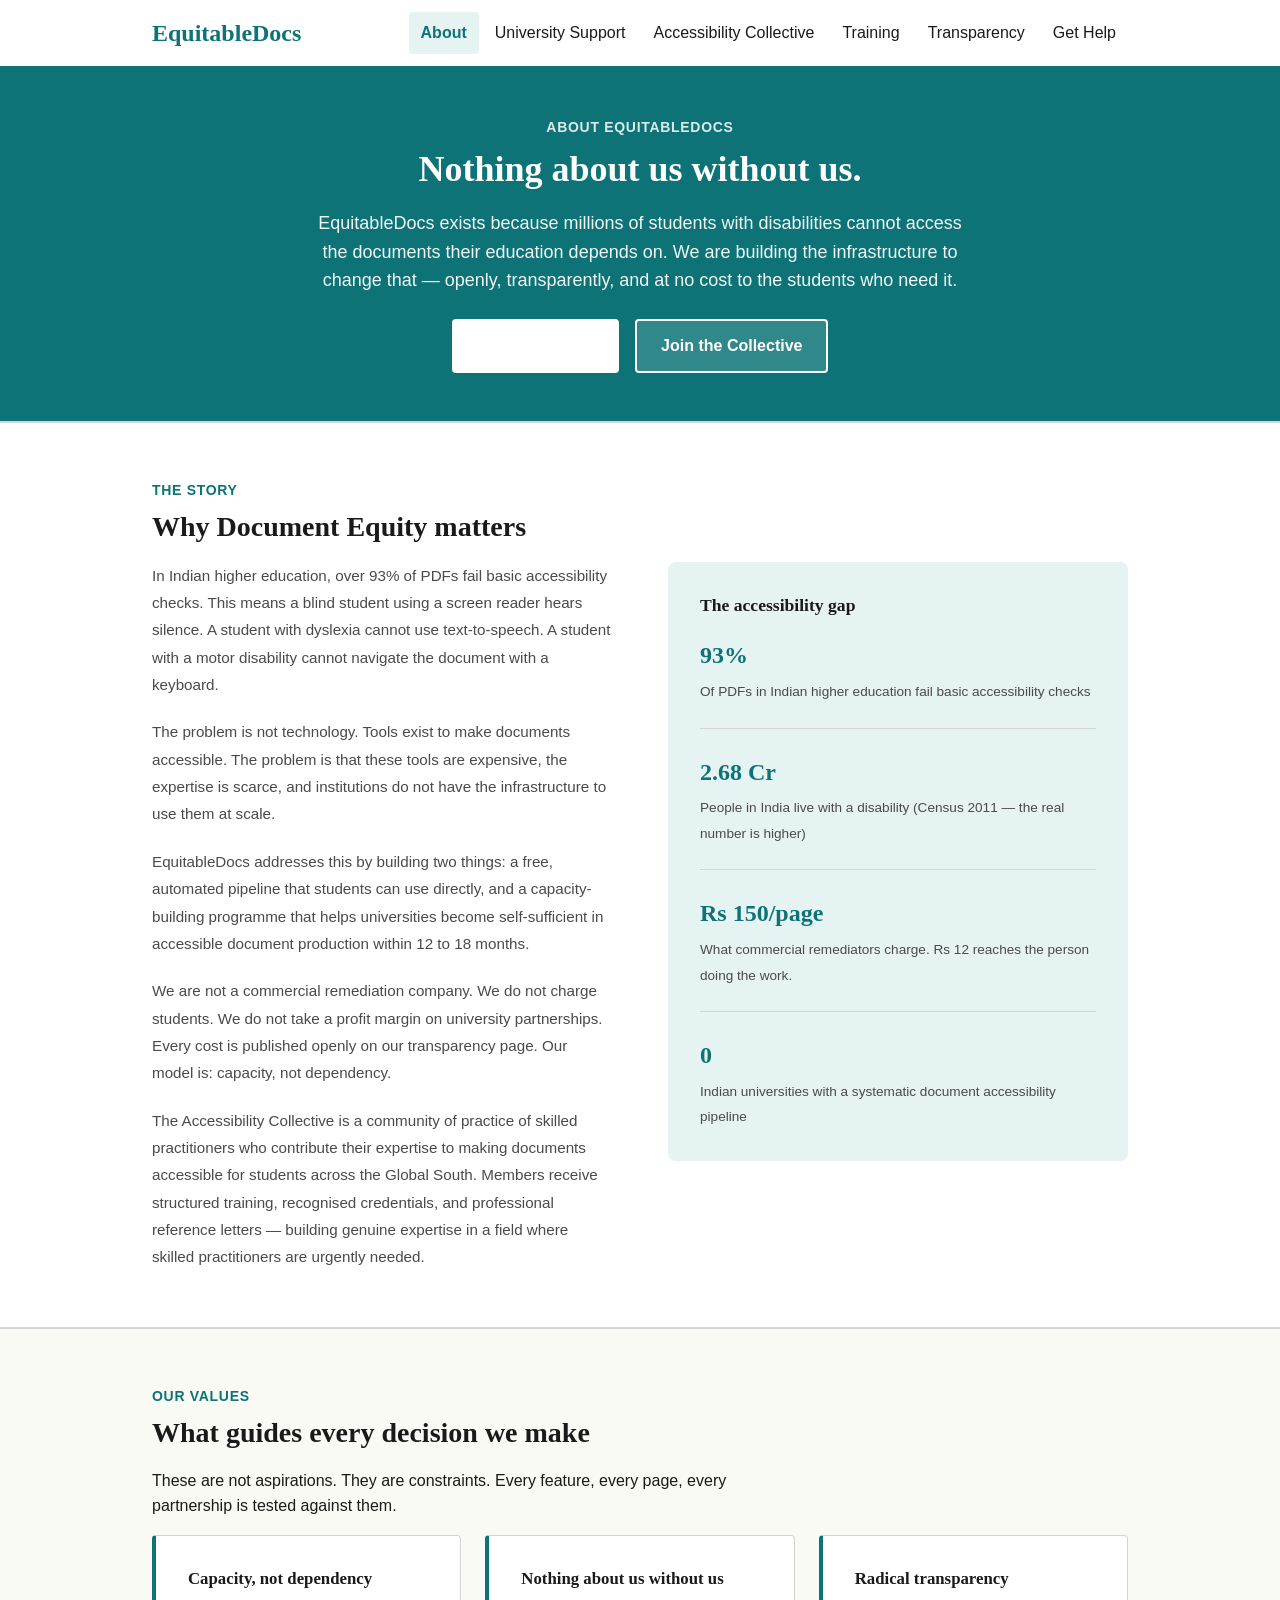
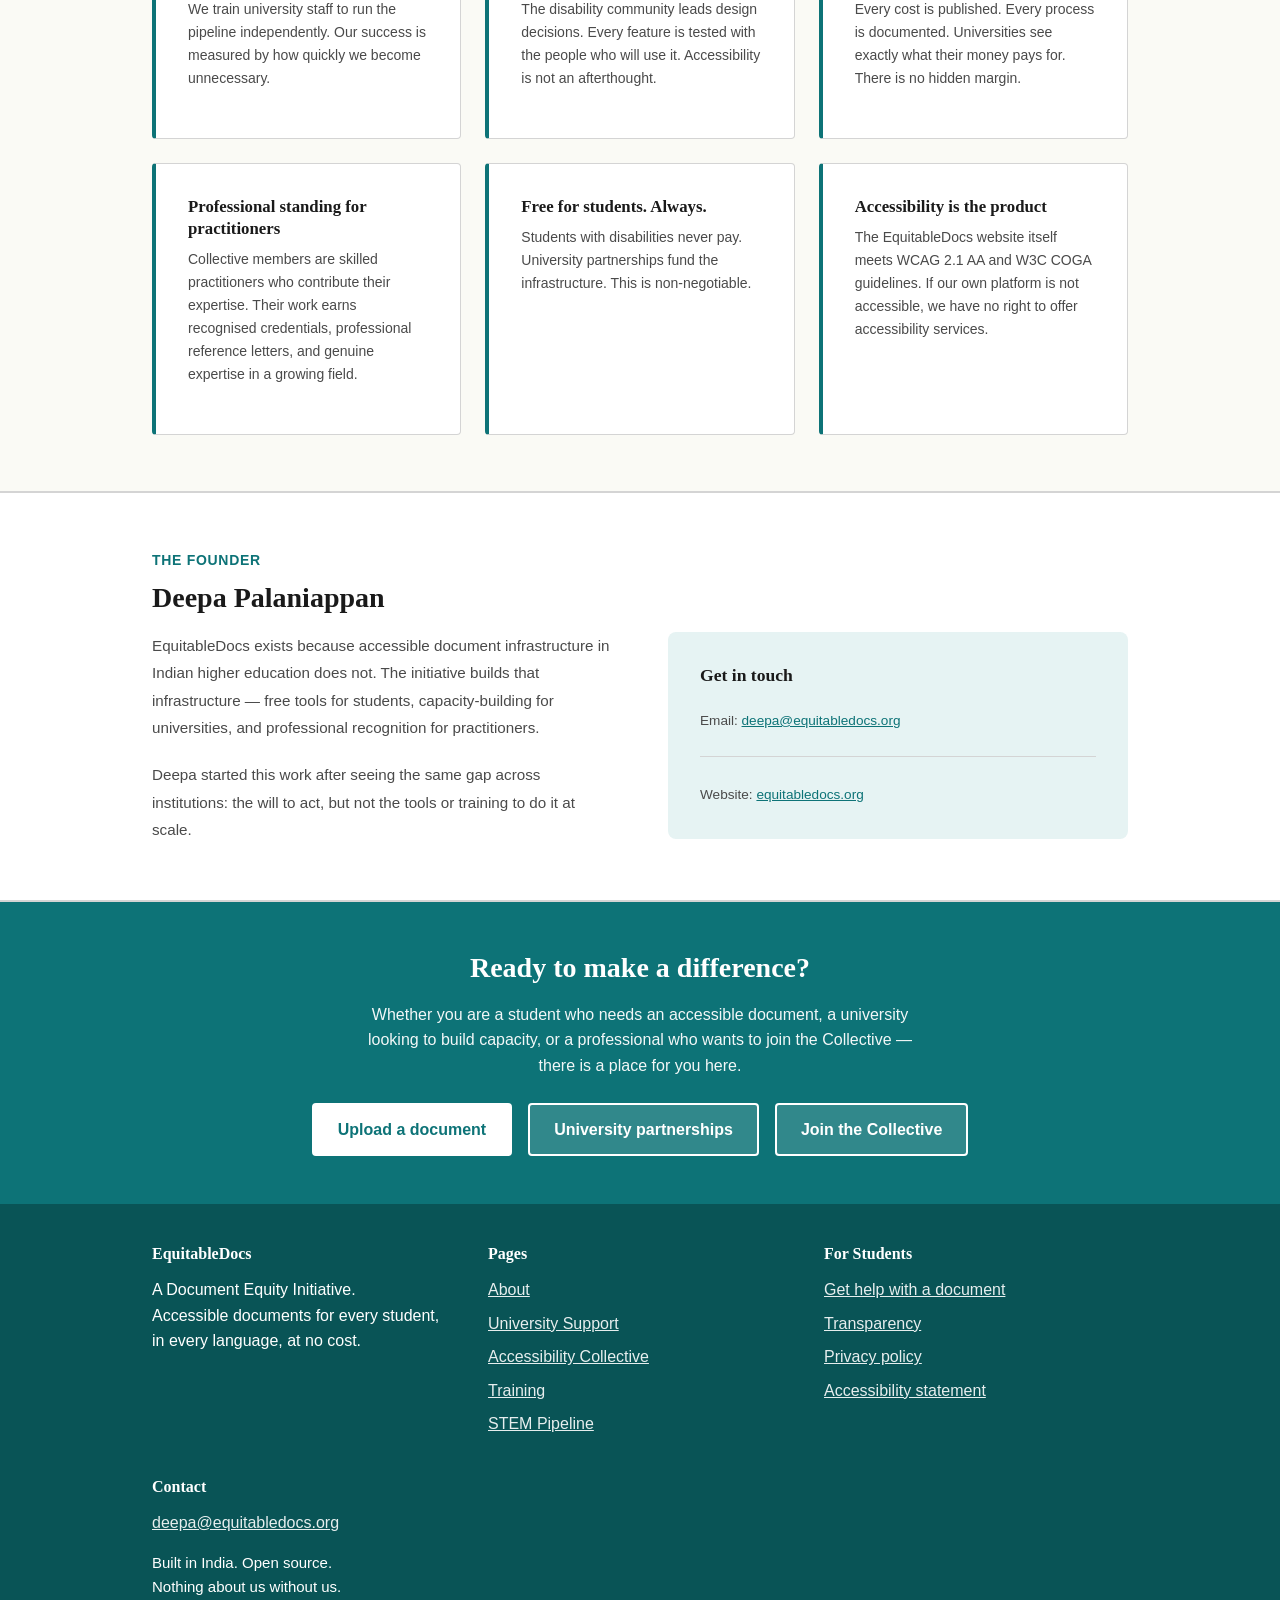
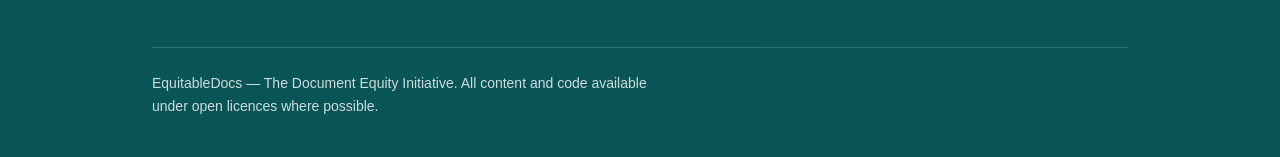
==== commit 549fb3e4: "Fix button visibility, rename nav label, simplify founder bio - btn-outline and btn-outline-w now ha" ====
--- a/about.html
+++ b/about.html
@@ -27,7 +27,7 @@
     <nav aria-label="Main navigation">
       <ul id="main-nav">
         <li><a href="/about" aria-current="page">About</a></li>
-        <li><a href="/universities">Universities</a></li>
+        <li><a href="/universities">University Support</a></li>
         <li><a href="/accessibility-collective">Accessibility Collective</a></li>
         <li><a href="/training">Training</a></li>
         <li><a href="/transparency">Transparency</a></li>
@@ -132,8 +132,8 @@
     <h2 id="founder-h">Deepa Palaniappan</h2>
     <div class="story-layout">
       <div class="story-text">
-        <p>Deepa Palaniappan founded EquitableDocs after years of working in accessibility and seeing the same pattern repeat: institutions wanted to do the right thing but lacked the tools, the training, and the infrastructure to make it happen at scale.</p>
-        <p>EquitableDocs is her answer to that gap: an open, transparent, mission-driven initiative that builds capacity where it is needed most — inside the institutions themselves — and gives document accessibility practitioners the professional recognition their work deserves.</p>
+        <p>EquitableDocs exists because accessible document infrastructure in Indian higher education does not. The initiative builds that infrastructure — free tools for students, capacity-building for universities, and professional recognition for practitioners.</p>
+        <p>Deepa started this work after seeing the same gap across institutions: the will to act, but not the tools or training to do it at scale.</p>
       </div>
       <div>
         <!-- Contact info -->
@@ -177,7 +177,7 @@
         <h3>Pages</h3>
         <ul>
           <li><a href="/about">About</a></li>
-          <li><a href="/universities">Universities</a></li>
+          <li><a href="/universities">University Support</a></li>
           <li><a href="/accessibility-collective">Accessibility Collective</a></li>
           <li><a href="/training">Training</a></li>
           <li><a href="/stem">STEM Pipeline</a></li>
--- a/style.css
+++ b/style.css
@@ -252,7 +252,7 @@
   border-color: var(--teal-dark);
 }
 .btn-outline {
-  background: transparent;
+  background: var(--teal-light);
   color: var(--teal);
   border-color: var(--teal);
 }
@@ -262,7 +262,7 @@
 }
 /* White outline — for use on dark/teal backgrounds */
 .btn-outline-w {
-  background: transparent;
+  background: rgba(255, 255, 255, 0.15);
   color: var(--white);
   border-color: var(--white);
 }
